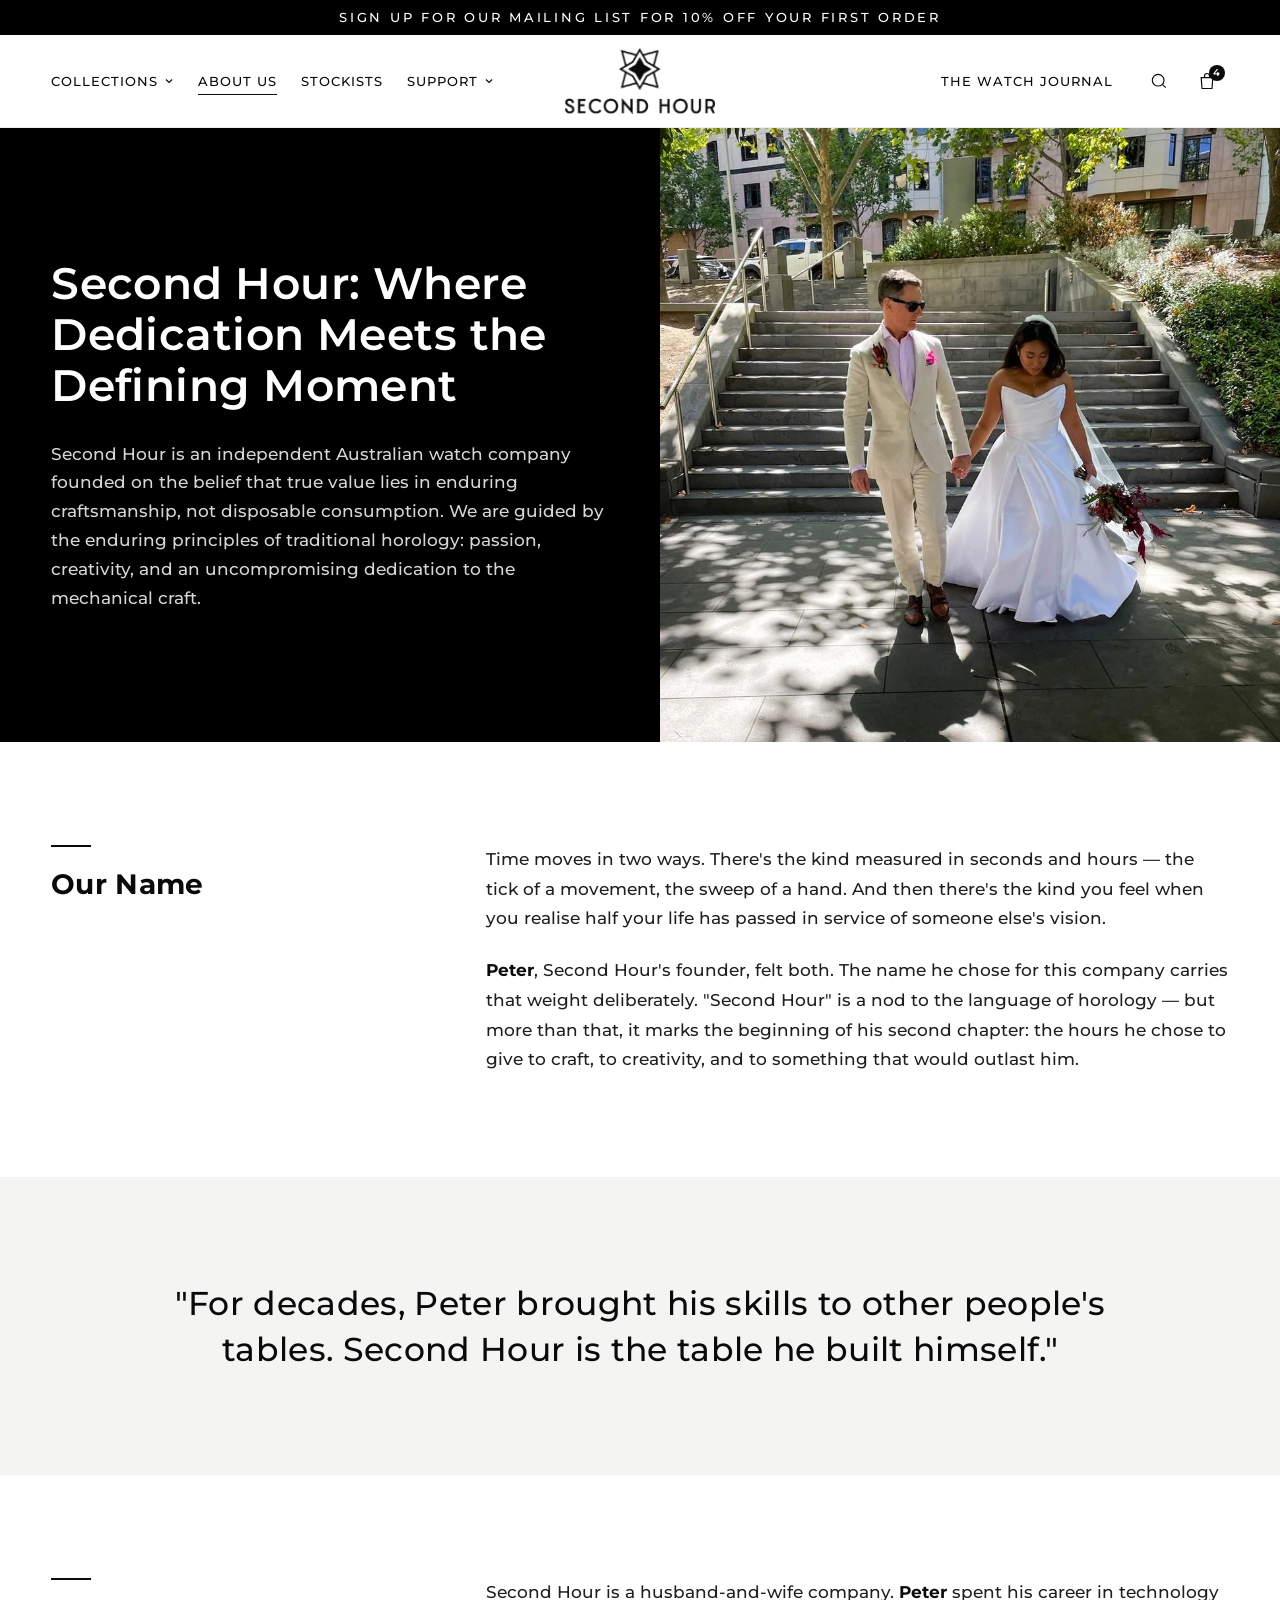
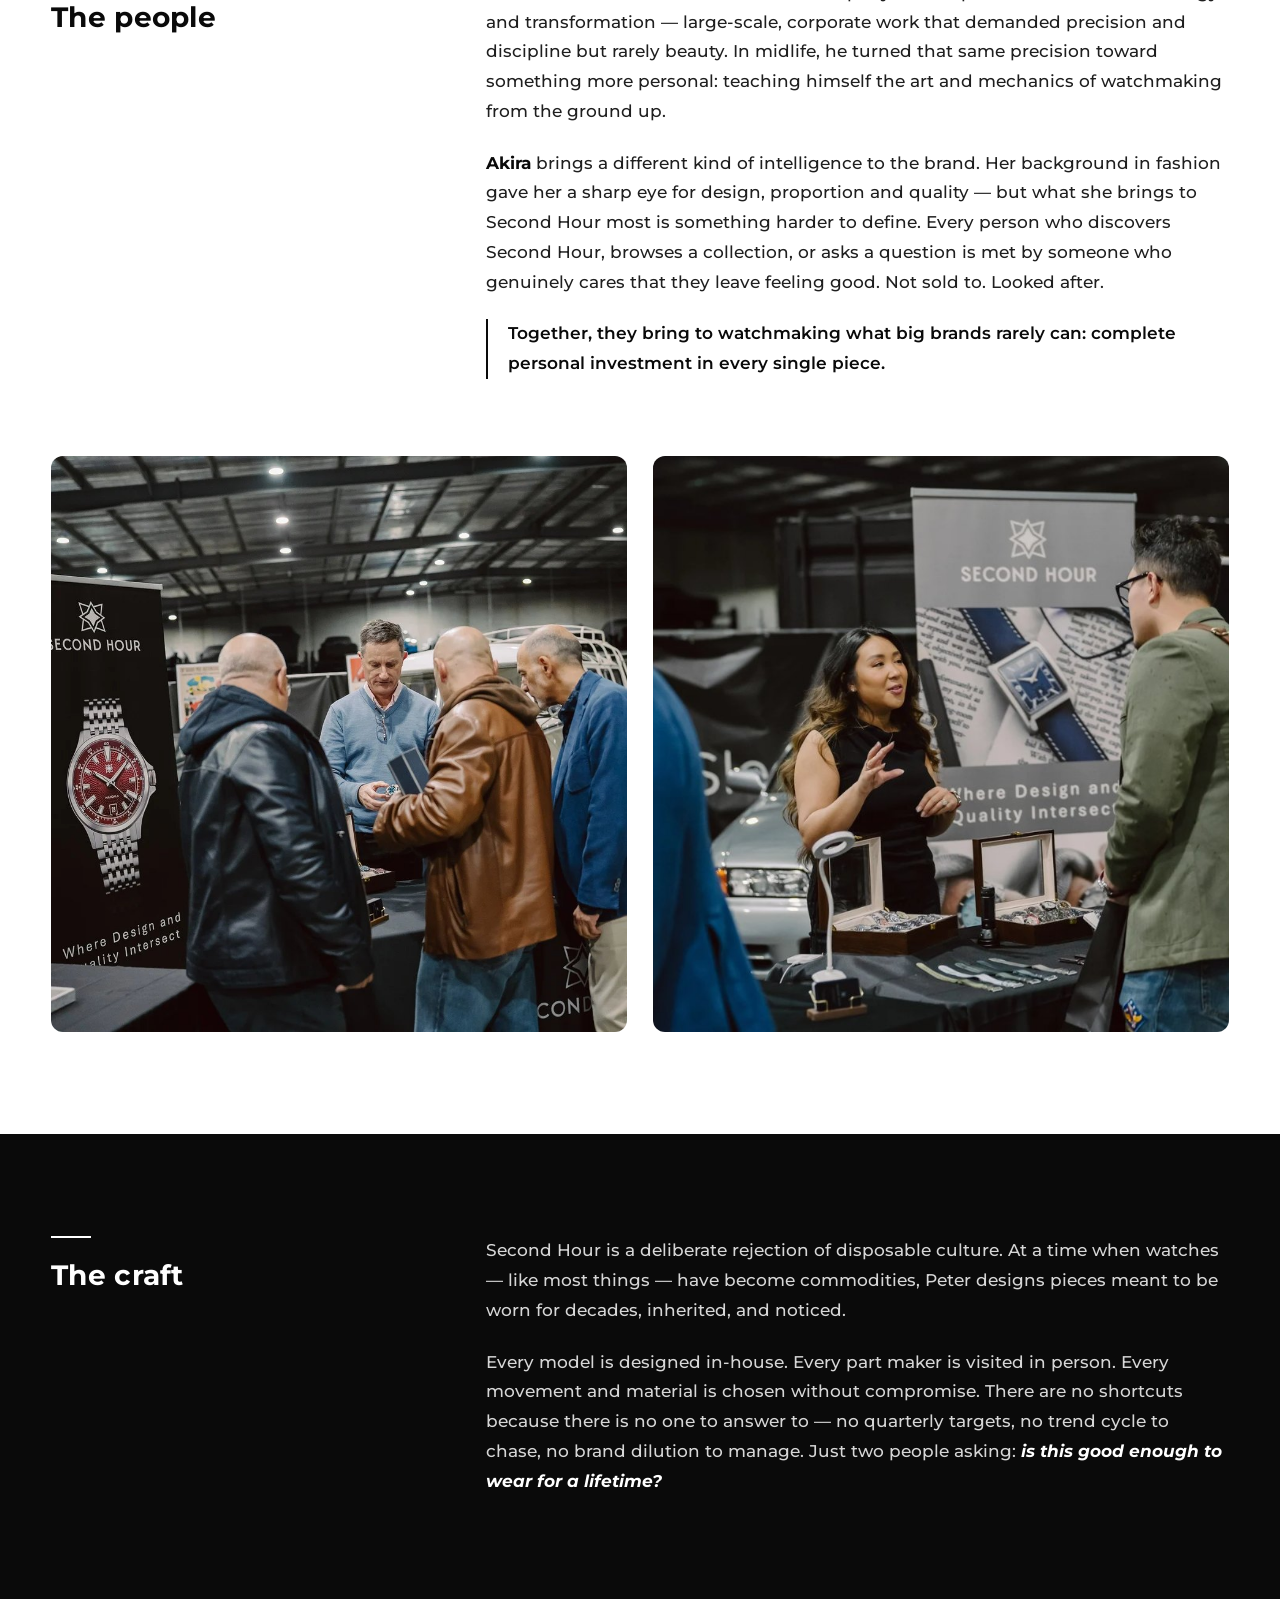
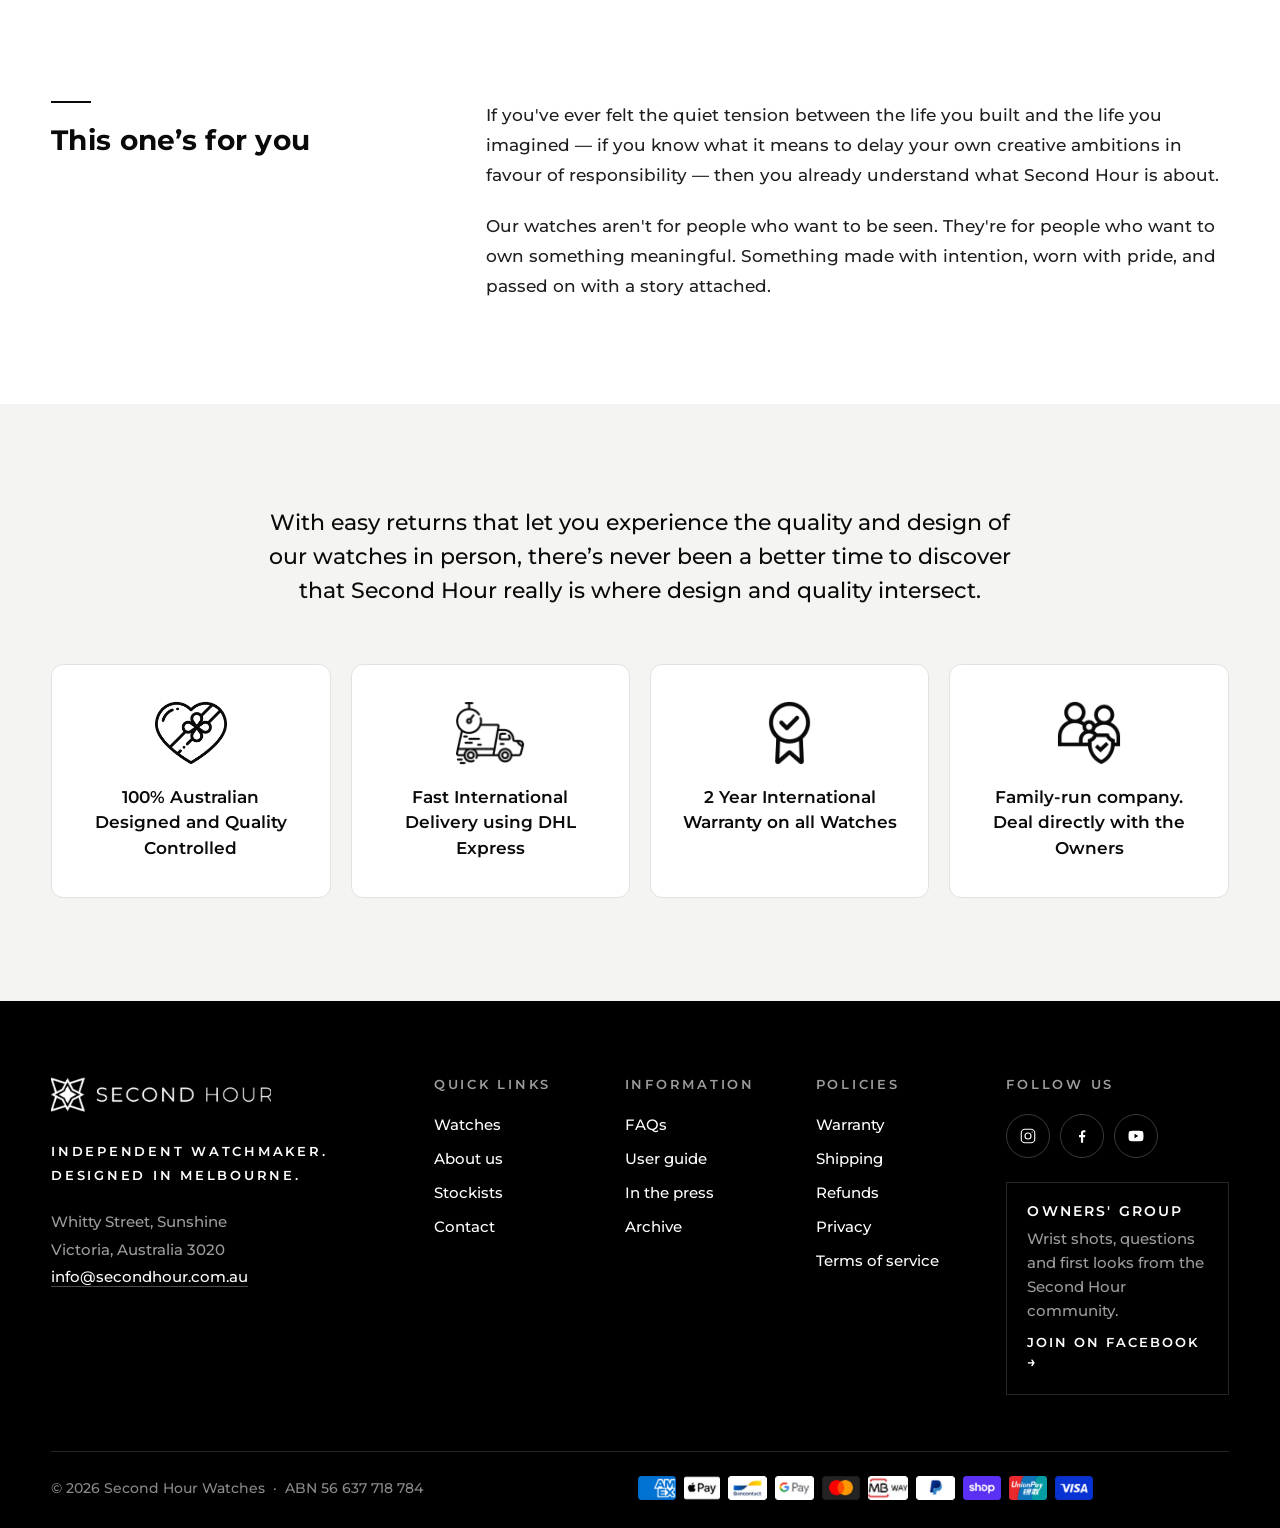
==== about.html @ d43d387d "Add files via upload Add Second Hour site" ====
<!doctype html>
<html lang="en">
<head>
<meta charset="utf-8">
<meta name="viewport" content="width=device-width, initial-scale=1, viewport-fit=cover">
<title>About Second Hour</title>
<meta name="description" content="The story of Second Hour: Peter, Akira and an independent Australian watch company.">
<meta name="robots" content="noindex">
<link rel="preconnect" href="https://fonts.googleapis.com">
<link rel="preconnect" href="https://fonts.gstatic.com" crossorigin>
<link rel="stylesheet" href="https://fonts.googleapis.com/css2?family=Montserrat:wght@400;500;600;700&display=swap">
<link rel="stylesheet" href="assets/styles.css">
</head>
<body>


<div id="top"></div>

<div class="announce" role="region" aria-label="Announcement">
  <p>Sign up for our mailing list for 10% off your first order</p>
</div>

<header class="header">
  <div class="header__inner">
    <div class="header__left">
      <button class="icon-btn burger" type="button" aria-label="Open menu" aria-controls="drawer" aria-expanded="false" id="drawer-open">
        <svg width="22" height="22" viewBox="0 0 24 24" fill="none" stroke="currentColor" stroke-width="1.4" aria-hidden="true"><path d="M3 7h18M3 12h18M3 17h18"/></svg>
      </button>
      <nav class="nav" aria-label="Main">
        <ul class="nav__list">
          <li class="nav__item nav__item--mega">
            <a href="index.html#collection" class="nav__link" aria-haspopup="true">Collections
              <svg class="caret" width="10" height="10" viewBox="0 0 10 10" aria-hidden="true"><path d="M2 3.5 5 6.5 8 3.5" fill="none" stroke="currentColor" stroke-width="1.2"/></svg>
            </a>
            <div class="mega">
              <div class="mega__inner">
                <div>
                  <p class="label mega__label">The collection</p>
                  <ul class="mega__list">
                    <li><a href="index.html#collection"><span class="mega__name">Gin Clear</span><span class="mega__desc">The flagship dive watch</span></a></li>
                    <li><a href="index.html#collection"><span class="mega__name">Mandala</span><span class="mega__desc">A sports watch with a dial obsession</span></a></li>
                    <li><a href="index.html#collection"><span class="mega__name">The Beacon 2</span><span class="mega__desc">Maximum visibility after dark</span></a></li>
                  </ul>
                </div>
                <div>
                  <p class="label mega__label" aria-hidden="true">&nbsp;</p>
                  <ul class="mega__list">
                    <li><a href="index.html#collection"><span class="mega__name">Fusion</span><span class="mega__desc">Form and function, toughened to 1200 HV</span></a></li>
                    <li><a href="index.html#collection"><span class="mega__name">Memoir</span><span class="mega__desc">Art Deco, refined for the wrist</span></a></li>
                    <li><a href="index.html#collection" class="mega__all">View all watches <span aria-hidden="true">→</span></a></li>
                  </ul>
                </div>
                <a href="index.html#collection" class="mega__feature">
                  <span class="mega__img"><img src="assets/ginclear.jpg" alt="Gin Clear dive watch with green dial resting on a green book"></span>
                  <span class="mega__copy">
                    <span class="label" style="color: var(--grey-on-light)">New</span>
                    <span class="mega__name">The Gin Clear 3</span>
                    <span class="mega__cta">Discover <span aria-hidden="true">→</span></span>
                  </span>
                </a>
              </div>
            </div>
          </li>
          <li class="nav__item"><a href="about.html" class="nav__link" aria-current="page">About us</a></li>
          <li class="nav__item"><a href="stockists.html" class="nav__link">Stockists</a></li>
          <li class="nav__item nav__item--drop">
            <a href="#footer" class="nav__link" aria-haspopup="true">Support
              <svg class="caret" width="10" height="10" viewBox="0 0 10 10" aria-hidden="true"><path d="M2 3.5 5 6.5 8 3.5" fill="none" stroke="currentColor" stroke-width="1.2"/></svg>
            </a>
            <ul class="drop">
              <li><a href="#footer">FAQs</a></li>
              <li><a href="#footer">User guide</a></li>
              <li><a href="#footer">Warranty</a></li>
              <li><a href="#footer">Shipping</a></li>
              <li><a href="contact.html">Contact</a></li>
            </ul>
          </li>
        </ul>
      </nav>
    </div>

    <a href="index.html" class="logo" aria-label="Second Hour home">
      <img src="assets/logo-dark.png" alt="Second Hour" width="159" height="70">
    </a>

    <div class="header__right">
      <a href="#footer" class="nav__link journal">The Watch Journal</a>
      <button class="icon-btn" type="button" aria-label="Search">
        <svg width="20" height="20" viewBox="0 0 24 24" fill="none" stroke="currentColor" stroke-width="1.4" aria-hidden="true"><circle cx="11" cy="11" r="7"/><path d="m20 20-3.6-3.6"/></svg>
      </button>
      <a href="index.html#collection" class="icon-btn" aria-label="Bag, 4 items">
        <svg width="20" height="20" viewBox="0 0 24 24" fill="none" stroke="currentColor" stroke-width="1.4" aria-hidden="true"><path d="M5 8h14l-1 13H6L5 8Z"/><path d="M9 8V6a3 3 0 0 1 6 0v2"/></svg>
        <span class="bag__count" aria-hidden="true">4</span>
      </a>
    </div>
  </div>
</header>

<div class="drawer" id="drawer" aria-hidden="true">
  <div class="drawer__scrim" data-close></div>
  <div class="drawer__panel" role="dialog" aria-label="Menu">
    <div class="drawer__top">
      <span class="label">Menu</span>
      <button class="icon-btn" type="button" aria-label="Close menu" data-close>
        <svg width="20" height="20" viewBox="0 0 24 24" fill="none" stroke="currentColor" stroke-width="1.4" aria-hidden="true"><path d="M6 6l12 12M18 6 6 18"/></svg>
      </button>
    </div>
    <nav aria-label="Mobile">
      <details class="acc">
        <summary>Collections</summary>
        <ul>
          <li><a href="index.html#collection" data-close>Gin Clear</a></li>
          <li><a href="index.html#collection" data-close>Mandala</a></li>
          <li><a href="index.html#collection" data-close>The Beacon 2</a></li>
          <li><a href="index.html#collection" data-close>Fusion</a></li>
          <li><a href="index.html#collection" data-close>Memoir</a></li>
          <li><a href="index.html#collection" data-close>View all watches →</a></li>
        </ul>
      </details>
      <a class="drawer__link" href="about.html">About us</a>
      <a class="drawer__link" href="stockists.html">Stockists</a>
      <details class="acc">
        <summary>Support</summary>
        <ul>
          <li><a href="#footer" data-close>FAQs</a></li>
          <li><a href="#footer" data-close>User guide</a></li>
          <li><a href="#footer" data-close>Warranty</a></li>
          <li><a href="#footer" data-close>Shipping</a></li>
          <li><a href="contact.html">Contact</a></li>
        </ul>
      </details>
      <a class="drawer__link" href="#footer" data-close>The Watch Journal</a>
      <a class="drawer__link" href="contact.html">Contact</a>
    </nav>
  </div>
</div>

<main>
  <section class="ab-hero" aria-labelledby="ab-title">
    <div class="ab-hero__copy">
      <h1 id="ab-title">Second Hour: Where Dedication Meets the Defining Moment</h1>
      <p class="ab-lead">Second Hour is an independent Australian watch company founded on the belief that true value lies in enduring craftsmanship, not disposable consumption. We are guided by the enduring principles of traditional horology: passion, creativity, and an uncompromising dedication to the mechanical craft.</p>
    </div>
    <figure class="ab-hero__media">
      <img src="assets/about-wedding.jpg" alt="Peter and Akira walking hand in hand down city steps on their wedding day">
    </figure>
  </section>

  <section class="ab-block" aria-labelledby="ab-name">
    <div class="wrap ab-split">
      <h2 class="ab-heading" id="ab-name">Our Name</h2>
      <div class="ab-text">
        <p>Time moves in two ways. There's the kind measured in seconds and hours — the tick of a movement, the sweep of a hand. And then there's the kind you feel when you realise half your life has passed in service of someone else's vision.</p>
        <p><strong>Peter</strong>, Second Hour's founder, felt both. The name he chose for this company carries that weight deliberately. "Second Hour" is a nod to the language of horology — but more than that, it marks the beginning of his second chapter: the hours he chose to give to craft, to creativity, and to something that would outlast him.</p>
      </div>
    </div>
  </section>

  <section class="ab-quote" aria-label="Quote">
    <div class="wrap">
      <blockquote>"For decades, Peter brought his skills to other people's tables. Second Hour is the table he built himself."</blockquote>
    </div>
  </section>

  <section class="ab-block" aria-labelledby="ab-people">
    <div class="wrap">
      <div class="ab-split">
        <h2 class="ab-heading" id="ab-people">The people</h2>
        <div class="ab-text">
          <p>Second Hour is a husband-and-wife company. <strong>Peter</strong> spent his career in technology and transformation — large-scale, corporate work that demanded precision and discipline but rarely beauty. In midlife, he turned that same precision toward something more personal: teaching himself the art and mechanics of watchmaking from the ground up.</p>
          <p><strong>Akira</strong> brings a different kind of intelligence to the brand. Her background in fashion gave her a sharp eye for design, proportion and quality — but what she brings to Second Hour most is something harder to define. Every person who discovers Second Hour, browses a collection, or asks a question is met by someone who genuinely cares that they leave feeling good. Not sold to. Looked after.</p>
          <p class="ab-emphasis">Together, they bring to watchmaking what big brands rarely can: complete personal investment in every single piece.</p>
        </div>
      </div>
      <div class="ab-photos">
        <div class="ab-photo"><img src="assets/about-peter.jpg" alt="Peter showing a watch to visitors at the Second Hour stand" loading="lazy"></div>
        <div class="ab-photo"><img src="assets/about-akira.jpg" alt="Akira talking with a visitor at the Second Hour stand" loading="lazy"></div>
      </div>
    </div>
  </section>

  <section class="ab-craft" aria-labelledby="ab-craft">
    <div class="wrap ab-split">
      <h2 class="ab-heading" id="ab-craft">The craft</h2>
      <div class="ab-text">
        <p>Second Hour is a deliberate rejection of disposable culture. At a time when watches — like most things — have become commodities, Peter designs pieces meant to be worn for decades, inherited, and noticed.</p>
        <p>Every model is designed in-house. Every part maker is visited in person. Every movement and material is chosen without compromise. There are no shortcuts because there is no one to answer to — no quarterly targets, no trend cycle to chase, no brand dilution to manage. Just two people asking: <em class="ab-ask">is this good enough to wear for a lifetime?</em></p>
      </div>
    </div>
  </section>

  <section class="ab-block" aria-labelledby="ab-you">
    <div class="wrap ab-split">
      <h2 class="ab-heading" id="ab-you">This one’s for you</h2>
      <div class="ab-text">
        <p>If you've ever felt the quiet tension between the life you built and the life you imagined — if you know what it means to delay your own creative ambitions in favour of responsibility — then you already understand what Second Hour is about.</p>
        <p>Our watches aren't for people who want to be seen. They're for people who want to own something meaningful. Something made with intention, worn with pride, and passed on with a story attached.</p>
      </div>
    </div>
  </section>

  <section class="ab-promise" aria-label="Easy returns">
    <div class="wrap">
      <p class="ab-promise__title">With easy returns that let you experience the quality and design of our watches in person, there’s never been a better time to discover that Second Hour really is where design and quality intersect.</p>
      <ul class="ab-promise__grid">
        <li><img src="assets/promise-australia.png" alt="" width="72" height="62"><span>100% Australian Designed and Quality Controlled</span></li>
        <li><img src="assets/promise-delivery.png" alt="" width="72" height="66"><span>Fast International Delivery using DHL Express</span></li>
        <li><img src="assets/promise-warranty.png" alt="" width="49" height="72"><span>2 Year International Warranty on all Watches</span></li>
        <li><img src="assets/promise-family.png" alt="" width="72" height="72"><span>Family-run company. Deal directly with the Owners</span></li>
      </ul>
    </div>
  </section>
</main>


<footer class="footer" id="footer">
  <div class="footer__inner">
    <div class="footer__top">
      <div class="footer__brand">
        <img src="assets/logo-white.png" alt="Second Hour" width="277" height="44">
        <p class="label footer__tagline">Independent watchmaker.<br>Designed in Melbourne.</p>
        <address class="footer__contact">
          Whitty Street, Sunshine<br>
          Victoria, Australia 3020<br>
          <span>info@secondhour.com.au</span>
        </address>
      </div>

      <div class="footer__menus">
        <div>
          <h2 class="label footer__heading">Quick links</h2>
          <ul class="footer__links">
            <li><a href="index.html#collection">Watches</a></li>
            <li><a href="about.html">About us</a></li>
            <li><a href="stockists.html">Stockists</a></li>
            <li><a href="contact.html">Contact</a></li>
          </ul>
        </div>
        <div>
          <h2 class="label footer__heading">Information</h2>
          <ul class="footer__links">
            <li><a href="#top">FAQs</a></li>
            <li><a href="#top">User guide</a></li>
            <li><a href="#top">In the press</a></li>
            <li><a href="#top">Archive</a></li>
          </ul>
        </div>
        <div>
          <h2 class="label footer__heading">Policies</h2>
          <ul class="footer__links">
            <li><a href="#top">Warranty</a></li>
            <li><a href="#top">Shipping</a></li>
            <li><a href="#top">Refunds</a></li>
            <li><a href="#top">Privacy</a></li>
            <li><a href="#top">Terms of service</a></li>
          </ul>
        </div>
        <div>
          <h2 class="label footer__heading">Follow us</h2>
          <ul class="social">
            <li><a href="https://www.instagram.com/secondhourwatches/" aria-label="Instagram">
              <svg width="18" height="18" viewBox="0 0 24 24" fill="none" stroke="currentColor" stroke-width="1.5" aria-hidden="true"><rect x="3" y="3" width="18" height="18" rx="5"/><circle cx="12" cy="12" r="4"/><circle cx="17.5" cy="6.5" r="0.8" fill="currentColor" stroke="none"/></svg>
            </a></li>
            <li><a href="https://www.facebook.com/SecondHourWatch" aria-label="Facebook">
              <svg width="18" height="18" viewBox="0 0 24 24" fill="currentColor" aria-hidden="true"><path d="M13.5 21v-7.5h2.5l.4-3h-2.9V8.6c0-.9.3-1.5 1.5-1.5h1.5V4.4c-.3 0-1.2-.1-2.2-.1-2.2 0-3.7 1.3-3.7 3.8v2.4H8v3h2.6V21h2.9Z"/></svg>
            </a></li>
            <li><a href="https://www.youtube.com/@SecondHourWatches" aria-label="YouTube">
              <svg width="18" height="18" viewBox="0 0 24 24" fill="currentColor" aria-hidden="true"><path d="M21.6 7.2a2.5 2.5 0 0 0-1.8-1.8C18.2 5 12 5 12 5s-6.2 0-7.8.4A2.5 2.5 0 0 0 2.4 7.2 26 26 0 0 0 2 12a26 26 0 0 0 .4 4.8 2.5 2.5 0 0 0 1.8 1.8C5.8 19 12 19 12 19s6.2 0 7.8-.4a2.5 2.5 0 0 0 1.8-1.8A26 26 0 0 0 22 12a26 26 0 0 0-.4-4.8ZM10 15V9l5.2 3L10 15Z"/></svg>
            </a></li>
          </ul>
          <a class="group" href="https://www.facebook.com/groups/901599277070121">
            <b>Owners' group</b>
            <span>Wrist shots, questions and first looks from the Second Hour community.</span>
            <em>Join on Facebook <span aria-hidden="true" style="color: inherit">→</span></em>
          </a>
        </div>
      </div>
    </div>

    <div class="footer__bottom">
      <div class="footer__legal">
        <span>© 2026 Second Hour Watches</span>
        <span aria-hidden="true">·</span>
        <span>ABN 56 637 718 784</span>
      </div>
      <ul class="pay" aria-label="Accepted payment methods">
        <li><img src="assets/pay-amex.png" alt="American Express" width="38" height="24"></li>
        <li><img src="assets/pay-applepay.png" alt="Apple Pay" width="36" height="24"></li>
        <li><img src="assets/pay-bancontact.png" alt="Bancontact" width="36" height="22"></li>
        <li><img src="assets/pay-googlepay.png" alt="Google Pay" width="36" height="22"></li>
        <li><img src="assets/pay-mastercard.png" alt="Mastercard" width="38" height="24"></li>
        <li><img src="assets/pay-mbway.png" alt="MB WAY" width="36" height="22"></li>
        <li><img src="assets/pay-paypal.png" alt="PayPal" width="36" height="22"></li>
        <li><img src="assets/pay-shoppay.png" alt="Shop Pay" width="38" height="24"></li>
        <li><img src="assets/pay-unionpay.png" alt="UnionPay" width="38" height="24"></li>
        <li><img src="assets/pay-visa.png" alt="Visa" width="38" height="24"></li>
      </ul>
    </div>
  </div>
</footer>

<!-- Floating dock: hidden at the top of the page, fades in after scrolling -->
<div class="dock" id="dock" aria-hidden="true">
  <button class="totop" type="button" id="totop" aria-label="Back to top" tabindex="-1">
    <svg width="18" height="18" viewBox="0 0 24 24" fill="none" stroke="currentColor" stroke-width="1.5" aria-hidden="true"><path d="M12 19V5M6 11l6-6 6 6"/></svg>
  </button>
  <div class="currency">
    <div class="currency__menu" id="currency-menu" role="menu" aria-label="Currency" hidden>
      <button type="button" role="menuitemradio" aria-checked="false" data-code="USD" data-flag="assets/flag-usd.png"><img src="assets/flag-usd.png" alt="">US Dollar (USD)</button>
      <button type="button" role="menuitemradio" aria-checked="false" data-code="GBP" data-flag="assets/flag-gbp.png"><img src="assets/flag-gbp.png" alt="">British Pound (GBP)</button>
      <button type="button" role="menuitemradio" aria-checked="false" data-code="EUR" data-flag="assets/flag-eur.png"><img src="assets/flag-eur.png" alt="">Euro (EUR)</button>
      <button type="button" role="menuitemradio" aria-checked="false" data-code="CAD" data-flag="assets/flag-cad.png"><img src="assets/flag-cad.png" alt="">Canadian Dollar (CAD)</button>
      <button type="button" role="menuitemradio" aria-checked="true" data-code="AUD" data-flag="assets/flag-aud.png"><img src="assets/flag-aud.png" alt="">Australian Dollar (AUD)</button>
    </div>
    <button class="currency__btn" type="button" id="currency-btn" aria-haspopup="menu" aria-expanded="false" aria-controls="currency-menu" tabindex="-1">
      <img id="currency-flag" src="assets/flag-aud.png" alt="">
      <span id="currency-code">AUD</span>
      <svg width="10" height="10" viewBox="0 0 10 10" aria-hidden="true"><path d="M2 6.5 5 3.5 8 6.5" fill="none" stroke="currentColor" stroke-width="1.3"/></svg>
      <span class="vh">Change currency</span>
    </button>
  </div>
</div>

<script src="assets/site.js"></script>
</body>
</html>
---- assets/styles.css ----
/* Layout: white sticky header → black split hero → black proof marquee → warm-grey collection → image-backed newsletter → black footer.
   Single committed brand look (Second Hour is black / white / neutral in every context), so no dark-mode remap. */
:root {
  color-scheme: light;
  --black: #000000;
  --ink: #0A0A0A;
  --charcoal: #141414;
  --white: #FFFFFF;
  --stone: #F4F4F2;
  --line-light: #ECECEC;
  --line-dark: #262626;
  --grey-on-light: #5E5E5E;
  --grey-on-dark: #9C9C9C;
  --font: 'Montserrat', system-ui, -apple-system, 'Segoe UI', Arial, sans-serif;
  --track-label: 0.22em;
  --track-nav: 0.08em;
  --gutter: clamp(16px, 4vw, 64px);
  --max: 1440px;
  --ease: cubic-bezier(.2, .7, .2, 1);
}

*, *::before, *::after { box-sizing: border-box; }
html { scroll-behavior: smooth; }
@media (prefers-reduced-motion: reduce) { html { scroll-behavior: auto; } }
body { margin: 0; font-family: var(--font); font-size: 16.5px; font-weight: 500; color: var(--ink); background: var(--white); -webkit-font-smoothing: antialiased; }
img { display: block; max-width: 100%; height: auto; }
ul { list-style: none; margin: 0; padding: 0; }
a { color: inherit; }
button { font-family: inherit; }
:focus-visible { outline: 1px solid currentColor; outline-offset: 4px; }
.vh { position: absolute; width: 1px; height: 1px; overflow: hidden; clip: rect(0 0 0 0); white-space: nowrap; }
.wrap { max-width: var(--max); margin: 0 auto; padding-inline: var(--gutter); }
.label { font-size: 12.5px; font-weight: 600; letter-spacing: var(--track-label); text-transform: uppercase; }

/* ---------- Announcement ---------- */
.announce { background: var(--black); color: var(--white); text-align: center; padding: 10px var(--gutter); }
.announce p { margin: 0; font-size: 12.5px; font-weight: 500; letter-spacing: var(--track-label); text-transform: uppercase; }

/* ---------- Header ---------- */
.header { position: sticky; top: env(safe-area-inset-top, 0px); z-index: 50; background: var(--white); border-bottom: 1px solid var(--line-light); }
.header__inner { max-width: var(--max); margin: 0 auto; padding-inline: var(--gutter); height: 92px; display: grid; grid-template-columns: minmax(0, 1fr) auto minmax(0, 1fr); align-items: center; gap: 24px; }
.header__left { display: flex; align-items: center; height: 100%; }
.header__right { display: flex; justify-content: flex-end; align-items: center; gap: 4px; }
.logo img { width: 150px; }

.icon-btn { position: relative; width: 44px; height: 44px; display: inline-flex; align-items: center; justify-content: center; background: none; border: 0; padding: 0; color: var(--ink); cursor: pointer; transition: opacity .2s ease; text-decoration: none; }
.icon-btn:hover { opacity: .6; }
.burger { display: none; }
.bag__count { position: absolute; top: 6px; right: 4px; min-width: 16px; height: 16px; padding: 0 4px; border-radius: 8px; background: var(--ink); color: var(--white); font-size: 10px; font-weight: 600; line-height: 16px; text-align: center; }

.nav, .nav__list { height: 100%; }
.nav__list { display: flex; gap: 24px; }
.nav__item { display: flex; align-items: center; }
.nav__link { position: relative; display: inline-flex; align-items: center; gap: 6px; padding: 12px 0; font-size: 12.5px; font-weight: 500; letter-spacing: var(--track-nav); text-transform: uppercase; text-decoration: none; color: var(--ink); white-space: nowrap; background: none; border: 0; cursor: pointer; }
.nav__link::after { content: ""; position: absolute; left: 0; right: 0; bottom: 6px; height: 1px; background: currentColor; transform: scaleX(0); transform-origin: left; transition: transform .35s var(--ease); }
.nav__item:hover > .nav__link::after, .nav__item:focus-within > .nav__link::after, .journal:hover::after { transform: scaleX(1); }
.caret { transition: transform .25s ease; }
.nav__item:hover .caret, .nav__item:focus-within .caret { transform: rotate(180deg); }
.journal { margin-right: 20px; }

.mega { position: absolute; left: 0; right: 0; top: 100%; background: var(--white); border-top: 1px solid var(--line-light); border-bottom: 1px solid var(--line-light); opacity: 0; visibility: hidden; transform: translateY(-6px); transition: opacity .25s ease, transform .25s ease, visibility 0s linear .25s; }
.nav__item--mega:hover .mega, .nav__item--mega:focus-within .mega { opacity: 1; visibility: visible; transform: none; transition-delay: 0s; }
.mega__inner { max-width: var(--max); margin: 0 auto; padding: 40px var(--gutter) 48px; display: grid; grid-template-columns: repeat(2, minmax(0, 1fr)) minmax(0, 1.1fr); gap: 48px; }
.mega__label { display: block; margin: 0 0 18px; color: var(--grey-on-light); }
.mega__list a { display: flex; flex-direction: column; gap: 4px; padding: 14px 0; border-top: 1px solid var(--line-light); text-decoration: none; transition: padding-left .25s var(--ease); }
.mega__list a:hover { padding-left: 6px; }
.mega__name { font-size: 15px; font-weight: 600; letter-spacing: 0.14em; text-transform: uppercase; }
.mega__desc { font-size: 15px; color: var(--grey-on-light); }
.mega__all { flex-direction: row !important; gap: 8px !important; font-size: 12.5px; font-weight: 600; letter-spacing: 0.16em; text-transform: uppercase; }
.mega__feature { display: grid; grid-template-columns: minmax(0, 1.3fr) minmax(0, 1fr); gap: 24px; align-items: end; text-decoration: none; }
.mega__img { aspect-ratio: 4 / 3; overflow: hidden; background: #EDEDED; max-width: 100%; }
.mega__img img { width: 100%; height: 100%; object-fit: cover; transition: transform .6s var(--ease); }
.mega__feature:hover .mega__img img { transform: scale(1.04); }
.mega__copy { display: flex; flex-direction: column; gap: 10px; }
.mega__cta { align-self: flex-start; padding-bottom: 4px; border-bottom: 1px solid var(--ink); font-size: 12.5px; font-weight: 600; letter-spacing: 0.16em; text-transform: uppercase; }

.nav__item--drop { position: relative; }
.drop { position: absolute; left: -24px; top: 100%; min-width: 220px; padding: 12px 0; background: var(--white); border: 1px solid var(--line-light); opacity: 0; visibility: hidden; transform: translateY(-6px); transition: opacity .2s ease, transform .2s ease, visibility 0s linear .2s; }
.nav__item--drop:hover .drop, .nav__item--drop:focus-within .drop { opacity: 1; visibility: visible; transform: none; transition-delay: 0s; }
.drop a { display: block; padding: 10px 24px; font-size: 15px; text-decoration: none; }
.drop a:hover { background: var(--stone); }

/* Mobile drawer */
.drawer { position: fixed; inset: 0; z-index: 100; visibility: hidden; }
.drawer.is-open { visibility: visible; }
.drawer__scrim { position: absolute; inset: 0; background: rgba(0, 0, 0, .45); opacity: 0; transition: opacity .3s ease; }
.drawer.is-open .drawer__scrim { opacity: 1; }
.drawer__panel { position: absolute; inset: 0 auto 0 0; width: min(380px, 88vw); background: var(--white); padding: calc(16px + env(safe-area-inset-top, 0px)) 24px 40px; overflow-y: auto; transform: translateX(-100%); transition: transform .35s var(--ease); }
.drawer.is-open .drawer__panel { transform: none; }
.drawer__top { display: flex; justify-content: space-between; align-items: center; margin-bottom: 16px; color: var(--grey-on-light); }
.drawer__link, .acc summary { display: flex; justify-content: space-between; align-items: center; min-height: 56px; border-bottom: 1px solid var(--line-light); font-size: 15px; font-weight: 500; letter-spacing: var(--track-nav); text-transform: uppercase; text-decoration: none; cursor: pointer; list-style: none; }
.acc summary::-webkit-details-marker { display: none; }
.acc summary::after { content: "+"; font-weight: 500; font-size: 18px; }
.acc[open] summary::after { content: "–"; }
.acc ul { padding: 8px 0 16px; }
.acc a { display: block; padding: 10px 0; font-size: 15px; text-decoration: none; color: var(--grey-on-light); }

/* ---------- Hero ---------- */
.hero { position: relative; display: flex; align-items: center; min-height: clamp(560px, 46.7vw, 900px); background: var(--black); color: var(--white); overflow: hidden; }
.hero__media { position: absolute; inset: 0; margin: 0; }
.hero__media img { width: 100%; height: 100%; object-fit: cover; object-position: 70% 50%; }
.hero__copy { position: relative; width: 100%; max-width: var(--max); margin: 0 auto; padding: clamp(56px, 7vw, 112px) var(--gutter); display: flex; flex-direction: column; gap: 28px; }
.hero__copy > * { max-width: 560px; }
.hero__eyebrow { color: #C9C9C9; }
.hero h1 { margin: 0; font-weight: 500; font-size: clamp(32px, 3.9vw, 58px); line-height: 1.2; letter-spacing: 0.1em; text-transform: uppercase; text-wrap: balance; }
.hero__rule { width: min(100%, 520px); height: 1px; background: #4A4A4A; border: 0; margin: 4px 0; }
.hero__product { margin: 0; font-weight: 500; font-size: clamp(15px, 1.3vw, 19px); letter-spacing: 0.24em; text-transform: uppercase; color: #E2E2E2; }
.hero__ctas { display: flex; flex-wrap: wrap; align-items: center; gap: 16px 32px; padding-top: 8px; }
.btn { display: inline-flex; align-items: center; justify-content: center; min-height: 52px; padding: 0 32px; font-size: 13.5px; font-weight: 600; letter-spacing: 0.2em; text-transform: uppercase; text-decoration: none; border: 1px solid transparent; cursor: pointer; transition: background-color .2s ease, color .2s ease; }
.btn--light { background: var(--white); color: var(--ink); }
.btn--light:hover { background: transparent; color: var(--white); border-color: var(--white); }
.btn--dark { background: var(--ink); color: var(--white); }
.btn--dark:hover { background: #2A2A2A; }
.textlink { display: inline-flex; align-items: center; gap: 10px; min-height: 44px; padding-bottom: 2px; font-size: 13.5px; font-weight: 600; letter-spacing: 0.18em; text-transform: uppercase; text-decoration: none; border-bottom: 1px solid currentColor; }
.textlink span { transition: transform .2s ease; }
.textlink:hover span { transform: translateX(4px); }
@media (max-width: 900px) {
  .hero { flex-direction: column; align-items: stretch; min-height: 0; }
  .hero__media { position: relative; height: clamp(300px, 70vw, 520px); }
  .hero__media img { object-position: 74% 50%; }
  .hero__copy { padding-block: 40px 56px; }
}

/* ---------- Proof marquee ---------- */
.marquee { overflow: hidden; background: var(--ink); color: var(--white); border-top: 1px solid var(--line-dark); border-bottom: 1px solid var(--line-dark); }
.marquee__track { display: flex; width: max-content; animation: scroll 48s linear infinite; }
.marquee:hover .marquee__track { animation-play-state: paused; }
.marquee__item { display: flex; align-items: baseline; gap: 16px; padding: 26px 48px; border-right: 1px solid var(--line-dark); white-space: nowrap; }
.marquee__item b { font-size: 13.5px; font-weight: 500; letter-spacing: 0.14em; text-transform: uppercase; }
.marquee__item span { font-size: 15px; color: var(--grey-on-dark); }
@keyframes scroll { to { transform: translateX(-50%); } }
@media (prefers-reduced-motion: reduce) { .marquee__track { animation: none; } }

/* ---------- Collection carousel ---------- */
.collection { background: var(--ink); color: var(--white); padding-block: clamp(64px, 8vw, 112px); }
.collection__title { margin: 0 0 clamp(32px, 4vw, 48px); font-weight: 500; font-size: clamp(26px, 2.6vw, 38px); letter-spacing: 0.14em; text-transform: uppercase; }
.col-track { display: grid; grid-auto-flow: column; grid-auto-columns: calc((100% - 3 * 28px) / 4); gap: 28px; overflow-x: auto; scroll-snap-type: x mandatory; scroll-behavior: smooth; scrollbar-width: none; padding-bottom: 4px; }
.col-track::-webkit-scrollbar { display: none; }
.col-card { scroll-snap-align: start; display: flex; flex-direction: column; gap: 18px; text-decoration: none; color: var(--white); min-width: 0; }
.col-card__img { aspect-ratio: 4 / 5; border-radius: 12px; overflow: hidden; background: #1C1C1C; max-width: 100%; }
.col-card__img img { width: 100%; height: 100%; object-fit: cover; transition: transform .7s var(--ease); }
.col-card:hover .col-card__img img { transform: scale(1.05); }
.col-card__name { display: inline-flex; align-items: center; gap: 10px; font-size: 18px; font-weight: 500; letter-spacing: 0.02em; }
.col-card__name span { opacity: 0; transform: translateX(-6px); transition: opacity .3s ease, transform .3s var(--ease); }
.col-card:hover .col-card__name span, .col-card:focus-visible .col-card__name span { opacity: 1; transform: none; }
.col-nav { display: flex; justify-content: center; gap: 12px; margin-top: clamp(32px, 4vw, 48px); }
.col-nav button { width: 52px; height: 52px; display: inline-flex; align-items: center; justify-content: center; border-radius: 50%; border: 1px solid #3A3A3A; background: transparent; color: var(--white); cursor: pointer; transition: background-color .2s ease, color .2s ease, border-color .2s ease, opacity .2s ease; }
.col-nav button:hover:not(:disabled) { background: var(--white); color: var(--ink); border-color: var(--white); }
.col-nav button:disabled { opacity: .35; cursor: default; }
@media (max-width: 1000px) { .col-track { grid-auto-columns: calc((100% - 2 * 20px) / 2.4); gap: 20px; } }
@media (max-width: 560px) { .col-track { grid-auto-columns: 78%; gap: 16px; } }

/* ---------- Featured in (press) ---------- */
.press { background: var(--white); padding-block: clamp(64px, 7vw, 104px); }
.press__head { display: flex; flex-direction: column; align-items: center; gap: 14px; text-align: center; margin-bottom: clamp(40px, 5vw, 64px); }
.press__head .label { color: var(--grey-on-light); }
.press__head h2 { margin: 0; font-weight: 500; font-size: clamp(22px, 2.2vw, 32px); line-height: 1.35; letter-spacing: 0.14em; text-transform: uppercase; text-wrap: balance; }
.press__grid { display: grid; grid-template-columns: repeat(6, minmax(0, 1fr)); align-items: center; gap: 40px 32px; }
.press__item { display: flex; align-items: center; justify-content: center; min-height: 48px; text-decoration: none; }
.press__item img { width: auto; max-width: 100%; height: 22px; object-fit: contain; filter: brightness(0); transition: opacity .3s ease; }
.press__item img.tall { height: 36px; }
.press__item:hover img, .press__item:focus-visible img { opacity: .6; }
@media (max-width: 1000px) { .press__grid { grid-template-columns: repeat(3, minmax(0, 1fr)); } }
@media (max-width: 560px) { .press__grid { grid-template-columns: repeat(2, minmax(0, 1fr)); gap: 32px 24px; } .press__item img { height: 18px; } .press__item img.tall { height: 30px; } }

/* ---------- Reviews (compact, dark media background) ---------- */
.reviews { position: relative; overflow: hidden; background: var(--black); color: var(--white); padding-block: clamp(48px, 5vw, 72px); }
.reviews__media { position: absolute; inset: 0; margin: 0; }
.reviews__media img, .reviews__media video { width: 100%; height: 100%; object-fit: cover; opacity: .32; filter: grayscale(1); }
.reviews__media::after { content: ""; position: absolute; inset: 0; background: rgba(0, 0, 0, .45); }
.reviews .wrap { position: relative; }
.reviews__head { display: flex; flex-direction: column; align-items: center; gap: 10px; text-align: center; margin-bottom: clamp(28px, 3vw, 40px); }
.reviews__head .label { color: var(--grey-on-dark); }
.reviews__head h2 { margin: 0; font-weight: 500; font-size: clamp(20px, 1.9vw, 28px); line-height: 1.35; letter-spacing: 0.14em; text-transform: uppercase; }
.reviews__verified { display: inline-flex; align-items: center; gap: 8px; margin: 2px 0 0; font-size: 13.5px; letter-spacing: 0.04em; color: var(--grey-on-dark); }
.rv-stage { display: grid; justify-items: center; align-items: center; touch-action: pan-y; }
.rv-card {
  grid-area: 1 / 1; width: min(520px, 100%); margin: 0; padding: clamp(24px, 2.6vw, 34px) clamp(24px, 3vw, 40px);
  display: flex; flex-direction: column; align-items: center; gap: 16px; text-align: center;
  background: rgba(255, 255, 255, .06); color: var(--white); border: 1px solid rgba(255, 255, 255, .12);
  transform: translateX(calc(var(--o, 0) * 96%)) scale(.86); opacity: 0; visibility: hidden;
  transition: transform .7s var(--ease), opacity .5s ease, background-color .5s ease, color .5s ease, box-shadow .5s ease, visibility 0s linear .7s;
}
.rv-card.is-near { opacity: .5; visibility: visible; transition-delay: 0s; cursor: pointer; }
.rv-card.is-active { z-index: 2; opacity: 1; visibility: visible; transform: translateX(0) scale(1); background: var(--white); color: var(--ink); border-color: var(--white); box-shadow: 0 24px 50px -20px rgba(0, 0, 0, .6); transition-delay: 0s; }
.rv-stars { display: inline-flex; gap: 5px; color: currentColor; }
.rv-stars svg { width: 12px; height: 12px; }
.rv-card blockquote { margin: 0; font-size: clamp(16px, 1.2vw, 18px); font-weight: 500; line-height: 1.65; text-wrap: pretty; }
.rv-card figcaption { display: flex; align-items: center; gap: 12px; font-size: 12.5px; font-weight: 600; letter-spacing: 0.22em; text-transform: uppercase; }
.rv-card figcaption::before, .rv-card figcaption::after { content: ""; width: 20px; height: 1px; background: currentColor; opacity: .4; }
.rv-controls { display: flex; justify-content: center; align-items: center; gap: 20px; margin-top: clamp(24px, 3vw, 32px); }
.rv-arrow { width: 44px; height: 44px; display: inline-flex; align-items: center; justify-content: center; border-radius: 50%; border: 1px solid rgba(255, 255, 255, .3); background: transparent; color: var(--white); cursor: pointer; transition: background-color .2s ease, color .2s ease, border-color .2s ease; }
.rv-arrow:hover { background: var(--white); color: var(--ink); border-color: var(--white); }
.rv-dots { display: flex; gap: 2px; }
.rv-dots button { width: 28px; height: 44px; padding: 0; border: 0; background: none; cursor: pointer; display: inline-flex; align-items: center; justify-content: center; }
.rv-dots button::before { content: ""; width: 18px; height: 2px; background: rgba(255, 255, 255, .3); transition: background-color .3s ease, width .3s ease; }
.rv-dots button[aria-current="true"]::before { width: 26px; background: var(--white); }
@media (max-width: 760px) {
  .rv-card.is-near { opacity: 0; visibility: hidden; }
  .rv-card { transform: translateX(calc(var(--o, 0) * 100%)) scale(.94); }
}
@media (prefers-reduced-motion: reduce) { .rv-card { transition: opacity .2s ease, visibility 0s; } }

/* ---------- Newsletter ---------- */
.newsletter { position: relative; overflow: hidden; background: var(--black) url("newsletter-bg.jpg") center / cover no-repeat; color: var(--white); }
.newsletter::before { content: ""; position: absolute; inset: 0; background: rgba(0, 0, 0, .05); }
.newsletter__inner { position: relative; max-width: 760px; margin: 0 auto; padding: clamp(72px, 9vw, 128px) var(--gutter); display: flex; flex-direction: column; align-items: center; gap: 20px; text-align: center; }
.newsletter .label { color: #C9C9C9; }
.newsletter h2 { margin: 0; font-weight: 500; font-size: clamp(28px, 3.6vw, 52px); line-height: 1.2; letter-spacing: 0.16em; text-transform: uppercase; text-wrap: balance; }
.newsletter p { margin: 0; max-width: 480px; font-size: 16.5px; line-height: 1.7; color: #D4D4D4; }
.nl-form { width: 100%; max-width: 560px; margin-top: 12px; display: flex; flex-wrap: wrap; border: 1px solid rgba(255, 255, 255, .55); background: rgba(0, 0, 0, .35); }
.nl-form input { flex: 1 1 240px; min-width: 0; min-height: 56px; padding: 0 20px; border: 0; background: transparent; color: var(--white); font-family: inherit; font-size: 16.5px; letter-spacing: 0.02em; }
.nl-form input::placeholder { color: #A8A8A8; }
.nl-form input:focus { outline: none; }
.nl-form:focus-within { border-color: var(--white); }
.nl-form .btn { flex: 0 0 auto; min-height: 56px; border: 0; }
.nl-note { font-size: 13.5px !important; color: #A8A8A8 !important; }
.nl-done { font-size: 15px !important; font-weight: 500; letter-spacing: 0.16em; text-transform: uppercase; color: var(--white) !important; }

/* ---------- Footer ---------- */
.footer { background: var(--black); color: var(--white); }
.footer__inner { max-width: var(--max); margin: 0 auto; padding: clamp(56px, 6vw, 96px) var(--gutter) calc(28px + env(safe-area-inset-bottom, 0px)); }
.footer__top { display: grid; grid-template-columns: minmax(240px, 1fr) minmax(0, 2.6fr); gap: clamp(40px, 6vw, 96px); padding-bottom: 56px; border-bottom: 1px solid var(--line-dark); }
.footer__brand img { width: 220px; }
.footer__tagline { margin: 28px 0 0; line-height: 1.9; }
.footer__contact { margin-top: 20px; font-style: normal; font-size: 15px; line-height: 1.85; color: var(--grey-on-dark); }
.footer__contact span { color: var(--white); border-bottom: 1px solid #4A4A4A; user-select: all; }
.footer__menus { display: grid; grid-template-columns: repeat(3, minmax(0, 1fr)) minmax(0, 1.4fr); gap: 32px; }
.footer__heading { margin: 0 0 22px; font-size: 12.5px; color: var(--grey-on-dark); }
.footer__links { display: flex; flex-direction: column; gap: 14px; }
.footer__links a { align-self: flex-start; padding-bottom: 2px; font-size: 15px; text-decoration: none; background: linear-gradient(currentColor, currentColor) 0 100% / 0 1px no-repeat; transition: background-size .3s var(--ease); }
.footer__links a:hover { background-size: 100% 1px; }
.social { display: flex; gap: 10px; }
.social a { width: 44px; height: 44px; display: inline-flex; align-items: center; justify-content: center; border: 1px solid #3A3A3A; border-radius: 50%; transition: background-color .2s ease, color .2s ease, border-color .2s ease; }
.social a:hover { background: var(--white); color: var(--black); border-color: var(--white); }
.group { margin-top: 24px; display: flex; flex-direction: column; gap: 8px; padding: 20px; border: 1px solid var(--line-dark); text-decoration: none; transition: border-color .2s ease; }
.group:hover { border-color: #5A5A5A; }
.group b { font-size: 13.5px; font-weight: 600; letter-spacing: 0.16em; text-transform: uppercase; }
.group span { font-size: 15px; line-height: 1.6; color: var(--grey-on-dark); }
.group em { margin-top: 4px; font-style: normal; font-size: 12.5px; font-weight: 600; letter-spacing: 0.16em; text-transform: uppercase; }
.footer__bottom { display: flex; flex-wrap: wrap; justify-content: space-between; align-items: center; gap: 20px 32px; padding-top: 24px; padding-right: 136px; }
.footer__legal { display: flex; flex-wrap: wrap; gap: 8px; font-size: 13.5px; color: #8A8A8A; }
.pay { display: flex; flex-wrap: wrap; gap: 8px; }
.pay img { height: 24px; width: auto; border-radius: 3px; }

/* ---------- Floating dock (appears after scrolling) ---------- */
.dock { position: fixed; right: clamp(16px, 2.4vw, 32px); bottom: calc(clamp(16px, 2.4vw, 28px) + env(safe-area-inset-bottom, 0px)); z-index: 60; display: flex; flex-direction: column; align-items: flex-end; gap: 12px; opacity: 0; visibility: hidden; transform: translateY(12px); transition: opacity .3s ease, transform .3s var(--ease), visibility 0s linear .3s; }
.dock.is-visible { opacity: 1; visibility: visible; transform: none; transition-delay: 0s; }
.totop { width: 48px; height: 48px; display: inline-flex; align-items: center; justify-content: center; border-radius: 50%; border: 1px solid rgba(255, 255, 255, .25); background: var(--ink); color: var(--white); cursor: pointer; box-shadow: 0 6px 20px rgba(0, 0, 0, .18); transition: background-color .2s ease, transform .2s ease; }
.totop:hover { background: #2A2A2A; transform: translateY(-2px); }
.currency { position: relative; }
.currency__btn { display: inline-flex; align-items: center; gap: 10px; min-height: 44px; padding: 0 14px; border: 1px solid rgba(255, 255, 255, .2); background: var(--ink); color: var(--white); font-size: 13.5px; font-weight: 600; letter-spacing: 0.12em; cursor: pointer; box-shadow: 0 6px 20px rgba(0, 0, 0, .18); }
.currency__btn img, .currency__menu img { width: 26px; height: 16px; object-fit: cover; border-radius: 2px; }
.currency__btn svg { transition: transform .25s ease; }
.currency__btn[aria-expanded="true"] svg { transform: rotate(180deg); }
.currency__menu { position: absolute; right: 0; bottom: calc(100% + 8px); width: 260px; max-width: calc(100vw - 32px); padding: 6px 0; background: var(--ink); border: 1px solid #2A2A2A; box-shadow: 0 16px 40px rgba(0, 0, 0, .3); }
.currency__menu button { width: 100%; display: flex; align-items: center; gap: 14px; min-height: 48px; padding: 0 18px; border: 0; background: transparent; color: #D8D8D8; font-size: 15px; text-align: left; cursor: pointer; }
.currency__menu button:hover, .currency__menu button:focus-visible { background: #1C1C1C; color: var(--white); outline: none; }
.currency__menu button[aria-checked="true"] { color: var(--white); }
.currency__menu button[aria-checked="true"]::after { content: ""; margin-left: auto; width: 6px; height: 6px; border-radius: 50%; background: var(--white); }

/* ---------- Responsive ---------- */
@media (max-width: 1180px) {
  .nav, .journal { display: none; }
  .burger { display: inline-flex; margin-left: -10px; }
  .footer__top { grid-template-columns: 1fr; }
}
@media (max-width: 900px) {
  .header__inner { height: 72px; }
  .logo img { width: 116px; }
  .hide-sm { display: none; }
  .announce p { font-size: 12px; letter-spacing: 0.12em; }
  .footer__menus { grid-template-columns: repeat(2, minmax(0, 1fr)); }
  .footer__menus > div:last-child { grid-column: 1 / -1; }
  .marquee__item { padding: 20px 32px; }
}
@media (max-width: 560px) {
  .nl-form .btn { flex: 1 1 100%; }
  .footer__bottom { flex-direction: column; align-items: flex-start; padding-right: 0; padding-bottom: 120px; }
}
@media (prefers-reduced-motion: reduce) {
  *, *::before, *::after { transition-duration: 0s !important; }
}

/* ================= About page ================= */
.ab-hero { display: flex; flex-wrap: wrap-reverse; background: var(--black); color: var(--white); }
.ab-hero__copy { flex: 1 1 480px; min-width: 0; display: flex; flex-direction: column; justify-content: center; gap: 28px; padding: clamp(56px, 7vw, 112px) var(--gutter); }
.ab-eyebrow { color: #C9C9C9; }
.ab-hero h1 { margin: 0; max-width: 640px; font-weight: 600; font-size: clamp(32px, 3.4vw, 52px); line-height: 1.18; letter-spacing: 0.01em; text-wrap: balance; }
.ab-lead { margin: 0; max-width: 560px; font-size: clamp(17px, 1.3vw, 19px); font-weight: 500; line-height: 1.7; color: #D6D6D6; }
.ab-hero__media { flex: 1 1 440px; min-width: 0; min-height: clamp(420px, 48vw, 760px); margin: 0; position: relative; overflow: hidden; background: #1A1A1A; }
.ab-hero__media img { position: absolute; inset: 0; width: 100%; height: 100%; object-fit: cover; object-position: 50% 40%; }

.ab-block { background: var(--white); padding-block: clamp(64px, 8vw, 112px); }
.ab-split { display: grid; grid-template-columns: minmax(0, 1fr) minmax(0, 2fr); gap: clamp(24px, 5vw, 80px); align-items: start; }
.ab-heading { margin: 0; font-size: clamp(24px, 2.2vw, 32px); font-weight: 700; line-height: 1.25; letter-spacing: 0.01em; position: relative; padding-top: 22px; }
.ab-heading::before { content: ""; position: absolute; top: 0; left: 0; width: 40px; height: 2px; background: currentColor; }
.ab-text { display: flex; flex-direction: column; gap: 22px; max-width: 760px; }
.ab-text p { margin: 0; font-size: clamp(17px, 1.3vw, 19px); font-weight: 500; line-height: 1.75; color: #1F1F1F; }
.ab-text strong { font-weight: 700; color: var(--ink); }
.ab-emphasis { padding-left: 20px; border-left: 2px solid var(--ink); color: var(--ink) !important; font-weight: 600 !important; }

.ab-quote { background: var(--stone); padding-block: clamp(64px, 8vw, 112px); }
.ab-quote blockquote { margin: 0 auto; max-width: 980px; text-align: center; font-size: clamp(24px, 2.6vw, 38px); font-weight: 500; line-height: 1.4; letter-spacing: 0.01em; color: var(--ink); text-wrap: balance; }

.ab-photos { display: grid; grid-template-columns: repeat(2, minmax(0, 1fr)); gap: clamp(16px, 2vw, 28px); margin-top: clamp(48px, 6vw, 80px); }
.ab-photos .ab-photo:hover img { transform: scale(1.03); }
.ab-photos figure { margin: 0; display: flex; flex-direction: column; gap: 16px; }
.ab-photo { aspect-ratio: 1 / 1; border-radius: 12px; overflow: hidden; background: #E4E4E1; max-width: 100%; }
.ab-photo img { width: 100%; height: 100%; object-fit: cover; transition: transform .7s var(--ease); }
.ab-photos figure:hover .ab-photo img { transform: scale(1.03); }
.ab-photos figcaption { display: flex; flex-wrap: wrap; align-items: baseline; gap: 6px 14px; }
.ab-photos figcaption b { font-size: 16px; font-weight: 700; letter-spacing: 0.16em; text-transform: uppercase; }
.ab-photos figcaption span { font-size: 15px; font-weight: 500; color: var(--grey-on-light); }

.ab-craft { background: var(--ink); color: var(--white); padding-block: clamp(64px, 8vw, 112px); }
.ab-craft .ab-text p { color: #D6D6D6; }
.ab-pillars { display: grid; grid-template-columns: repeat(3, minmax(0, 1fr)); margin-top: clamp(40px, 5vw, 64px); border-top: 1px solid var(--line-dark); }
.ab-pillars li { display: flex; flex-direction: column; gap: 12px; padding: 32px clamp(16px, 2.4vw, 36px) 32px 0; }
.ab-pillars li + li { padding-left: clamp(16px, 2.4vw, 36px); border-left: 1px solid var(--line-dark); }
.ab-pillars b { font-size: 16px; font-weight: 700; letter-spacing: 0.14em; text-transform: uppercase; }
.ab-pillars span { font-size: 16px; font-weight: 500; line-height: 1.65; color: #BDBDBD; }
.ab-question { margin: clamp(40px, 5vw, 64px) 0 0; padding-top: clamp(32px, 4vw, 48px); border-top: 1px solid var(--line-dark); font-size: clamp(20px, 2vw, 28px); font-weight: 500; line-height: 1.45; text-wrap: balance; }
.ab-question em { font-style: normal; font-weight: 700; }
.ab-ask { font-style: italic; font-weight: 700; color: var(--white); }

.ab-ctas { display: flex; flex-wrap: wrap; align-items: center; gap: 16px 32px; padding-top: 8px; }
.ab-ctas .textlink { color: var(--ink); }

.ab-promise { background: var(--stone); padding-block: clamp(64px, 8vw, 104px); }
.ab-promise__title { margin: 0 auto; max-width: 900px; text-align: center; font-size: clamp(19px, 1.7vw, 24px); font-weight: 500; line-height: 1.55; text-wrap: balance; }
.ab-promise__grid { display: grid; grid-template-columns: repeat(4, minmax(0, 1fr)); gap: 20px; margin-top: clamp(40px, 5vw, 56px); }
.ab-promise__grid img { height: 64px; width: auto; }
.ab-promise__grid li { display: flex; flex-direction: column; align-items: center; gap: 20px; padding: 36px 24px; text-align: center; background: var(--white); border: 1px solid #E2E2DE; border-radius: 12px; transition: border-color .3s ease, transform .3s var(--ease); }
.ab-promise__grid li:hover { border-color: var(--ink); transform: translateY(-3px); }
.ab-promise__grid svg { color: var(--ink); }
.ab-promise__grid span { font-size: 17px; font-weight: 600; line-height: 1.5; max-width: 220px; }

@media (max-width: 1000px) {
  .ab-promise__grid { grid-template-columns: repeat(2, minmax(0, 1fr)); }
  .ab-pillars { grid-template-columns: 1fr; }
  .ab-pillars li, .ab-pillars li + li { padding: 24px 0; border-left: 0; border-bottom: 1px solid var(--line-dark); }
}
@media (max-width: 760px) {
  .ab-split { grid-template-columns: 1fr; }
  .ab-photos { grid-template-columns: 1fr; }
  .ab-hero__media { min-height: 0; aspect-ratio: 4 / 5; }
}
@media (max-width: 480px) { .ab-promise__grid { grid-template-columns: 1fr; } }

/* ================= Contact page ================= */
.ct-hero { position: relative; overflow: hidden; background: var(--black); color: var(--white); text-align: center; }
.ct-hero__media { position: absolute; inset: 0; margin: 0; }
.ct-hero__media img { width: 100%; height: 100%; object-fit: cover; object-position: 50% 45%; opacity: .4; }
.ct-hero__media::after { content: ""; position: absolute; inset: 0; background: linear-gradient(180deg, rgba(0, 0, 0, .25) 0%, rgba(0, 0, 0, .55) 100%); }
.ct-hero__inner { position: relative; max-width: 820px; margin: 0 auto; padding: clamp(88px, 10vw, 152px) var(--gutter) clamp(150px, 15vw, 220px); display: flex; flex-direction: column; align-items: center; gap: 20px; }
.ct-hero h1 { margin: 0; font-size: clamp(34px, 4vw, 58px); font-weight: 600; line-height: 1.15; letter-spacing: 0.01em; text-wrap: balance; }
.ct-intro { margin: 0; font-size: clamp(17px, 1.4vw, 20px); font-weight: 500; line-height: 1.6; color: #E4E4E4; }

.ct-body { background: var(--white); padding: 0 var(--gutter) clamp(72px, 8vw, 120px); }
.ct-card { position: relative; max-width: 860px; margin: calc(-1 * clamp(96px, 10vw, 140px)) auto 0; padding: clamp(28px, 4vw, 56px); background: var(--white); border-radius: 14px; box-shadow: 0 30px 80px -30px rgba(0, 0, 0, .35), 0 0 0 1px rgba(0, 0, 0, .04); display: flex; flex-direction: column; gap: 32px; }
.ct-warranty { margin: 0; padding: 18px 20px; background: var(--stone); border-left: 3px solid var(--ink); font-size: 16px; font-weight: 500; line-height: 1.6; }
.ct-warranty strong { font-weight: 700; }
.ct-form { display: flex; flex-direction: column; gap: 22px; }
.ct-row { display: grid; grid-template-columns: repeat(2, minmax(0, 1fr)); gap: 22px; }
.ct-field { display: flex; flex-direction: column; gap: 8px; min-width: 0; }
.ct-field label { font-size: 13px; font-weight: 700; letter-spacing: 0.14em; text-transform: uppercase; }
.ct-field input, .ct-field textarea { width: 100%; min-height: 56px; padding: 14px 16px; border: 1px solid #CFCFCB; border-radius: 6px; background: var(--white); color: var(--ink); font-family: inherit; font-size: 16.5px; font-weight: 500; transition: border-color .2s ease, box-shadow .2s ease; }
.ct-field textarea { min-height: 180px; resize: vertical; line-height: 1.6; }
.ct-field input:focus, .ct-field textarea:focus { outline: none; border-color: var(--ink); box-shadow: 0 0 0 3px rgba(10, 10, 10, .08); }
.ct-field input[aria-invalid="true"], .ct-field textarea[aria-invalid="true"] { border-color: #B3261E; }
.ct-actions { display: flex; flex-wrap: wrap; align-items: center; gap: 16px 24px; }
.ct-actions .btn { min-width: 200px; border-radius: 4px; }
.ct-status { margin: 0; font-size: 15px; font-weight: 600; }
.ct-status.is-error { color: #B3261E; }

@media (max-width: 640px) {
  .ct-row { grid-template-columns: 1fr; }
  .ct-actions .btn { width: 100%; }
}

/* ================= Stockists page ================= */
.st-hero { background: var(--black); color: var(--white); padding-block: clamp(72px, 8vw, 128px); }
.st-head { display: flex; flex-direction: column; align-items: center; gap: 16px; text-align: center; margin-bottom: clamp(48px, 6vw, 80px); }
.st-head h1 { margin: 0; font-size: clamp(34px, 4vw, 58px); font-weight: 600; line-height: 1.15; letter-spacing: 0.01em; text-wrap: balance; }
.st-sub { margin: 0; font-size: clamp(17px, 1.4vw, 20px); font-weight: 500; color: #CFCFCF; }
.st-regions { display: grid; grid-template-columns: repeat(3, minmax(0, 1fr)); gap: clamp(24px, 3vw, 48px); }
.st-region { display: flex; flex-direction: column; gap: 20px; padding-top: 24px; border-top: 2px solid var(--white); }
.st-region__name { margin: 0; display: flex; align-items: center; gap: 10px; font-size: 15px; font-weight: 700; letter-spacing: 0.18em; text-transform: uppercase; }
.st-list { display: flex; flex-direction: column; }
.st-list a { display: flex; justify-content: space-between; align-items: center; gap: 16px; min-height: 68px; padding: 0 18px; margin: 0 -18px; border-bottom: 1px solid var(--line-dark); text-decoration: none; color: var(--white); font-size: 18px; font-weight: 600; transition: background-color .25s ease, color .25s ease; }
.st-list a svg { flex: 0 0 auto; transition: transform .25s var(--ease); }
.st-list a:hover, .st-list a:focus-visible { background: var(--white); color: var(--ink); outline: none; }
.st-list a:hover svg, .st-list a:focus-visible svg { transform: translate(3px, -3px); }

.st-retail { background: var(--white); padding-block: clamp(72px, 8vw, 112px); }
.st-retail__inner { max-width: 980px; display: flex; flex-direction: column; align-items: center; gap: 22px; text-align: center; }
.st-retail h2 { margin: 0; font-size: clamp(24px, 2.5vw, 36px); font-weight: 600; line-height: 1.3; text-wrap: balance; }
.st-retail p { margin: 0; font-size: clamp(17px, 1.3vw, 19px); font-weight: 500; line-height: 1.7; color: #1F1F1F; }
.st-email { color: var(--ink); font-weight: 700; text-decoration: none; border-bottom: 2px solid var(--ink); user-select: all; }
.st-email:hover { opacity: .7; }

.st-insider { background: var(--white); padding-bottom: clamp(72px, 8vw, 112px); }
.st-insider__card { display: flex; flex-wrap: wrap; justify-content: space-between; align-items: center; gap: 32px 48px; padding: clamp(32px, 4vw, 56px); background: var(--ink); color: var(--white); border-radius: 14px; }
.st-insider__copy { flex: 1 1 480px; min-width: 0; display: flex; flex-direction: column; gap: 14px; }
.st-insider__label { color: #BDBDBD; font-size: 13px; }
.st-insider__copy p { margin: 0; max-width: 720px; font-size: clamp(17px, 1.4vw, 20px); font-weight: 500; line-height: 1.65; }
.st-insider__copy strong { font-weight: 700; }
.st-insider__btn { flex: 0 0 auto; border-radius: 4px; min-width: 220px; }

@media (max-width: 900px) { .st-regions { grid-template-columns: 1fr; } }
@media (max-width: 560px) { .st-insider__btn { width: 100%; } }

.nav__link[aria-current="page"]::after { transform: scaleX(1); }
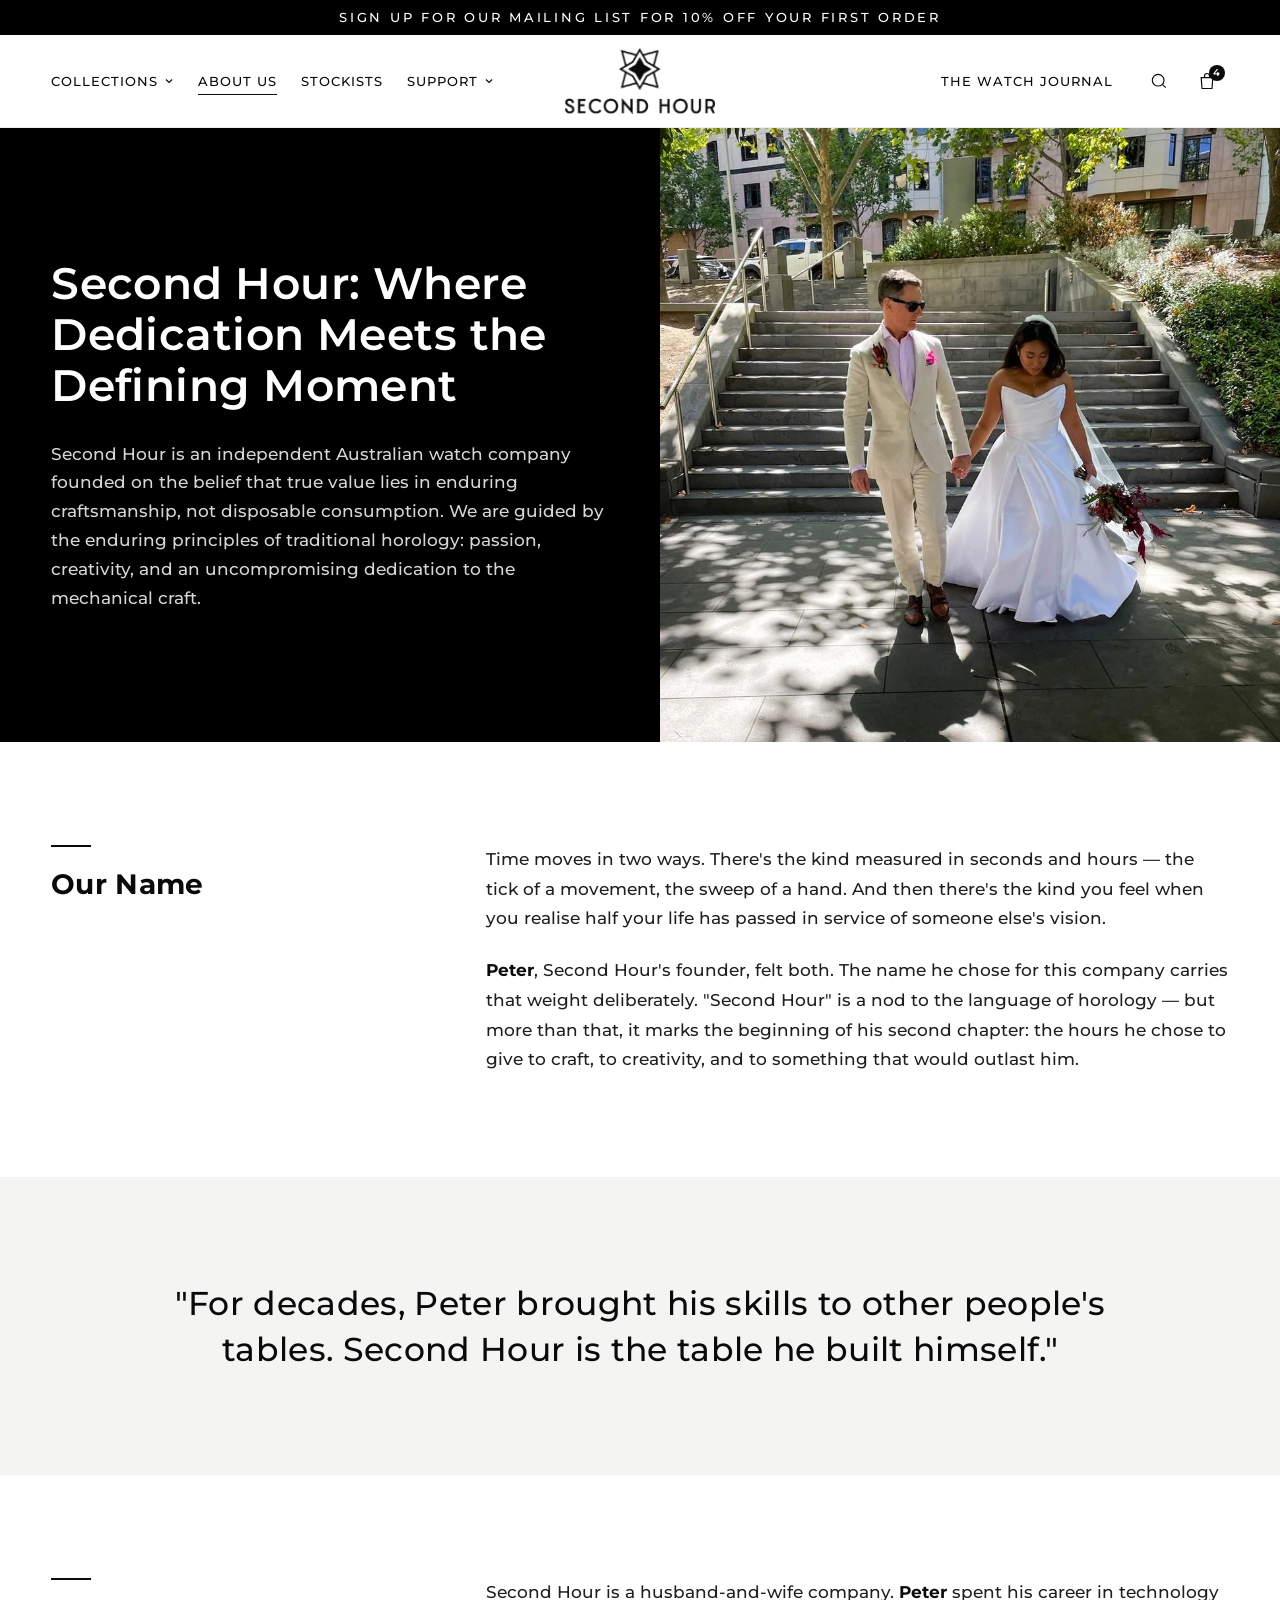
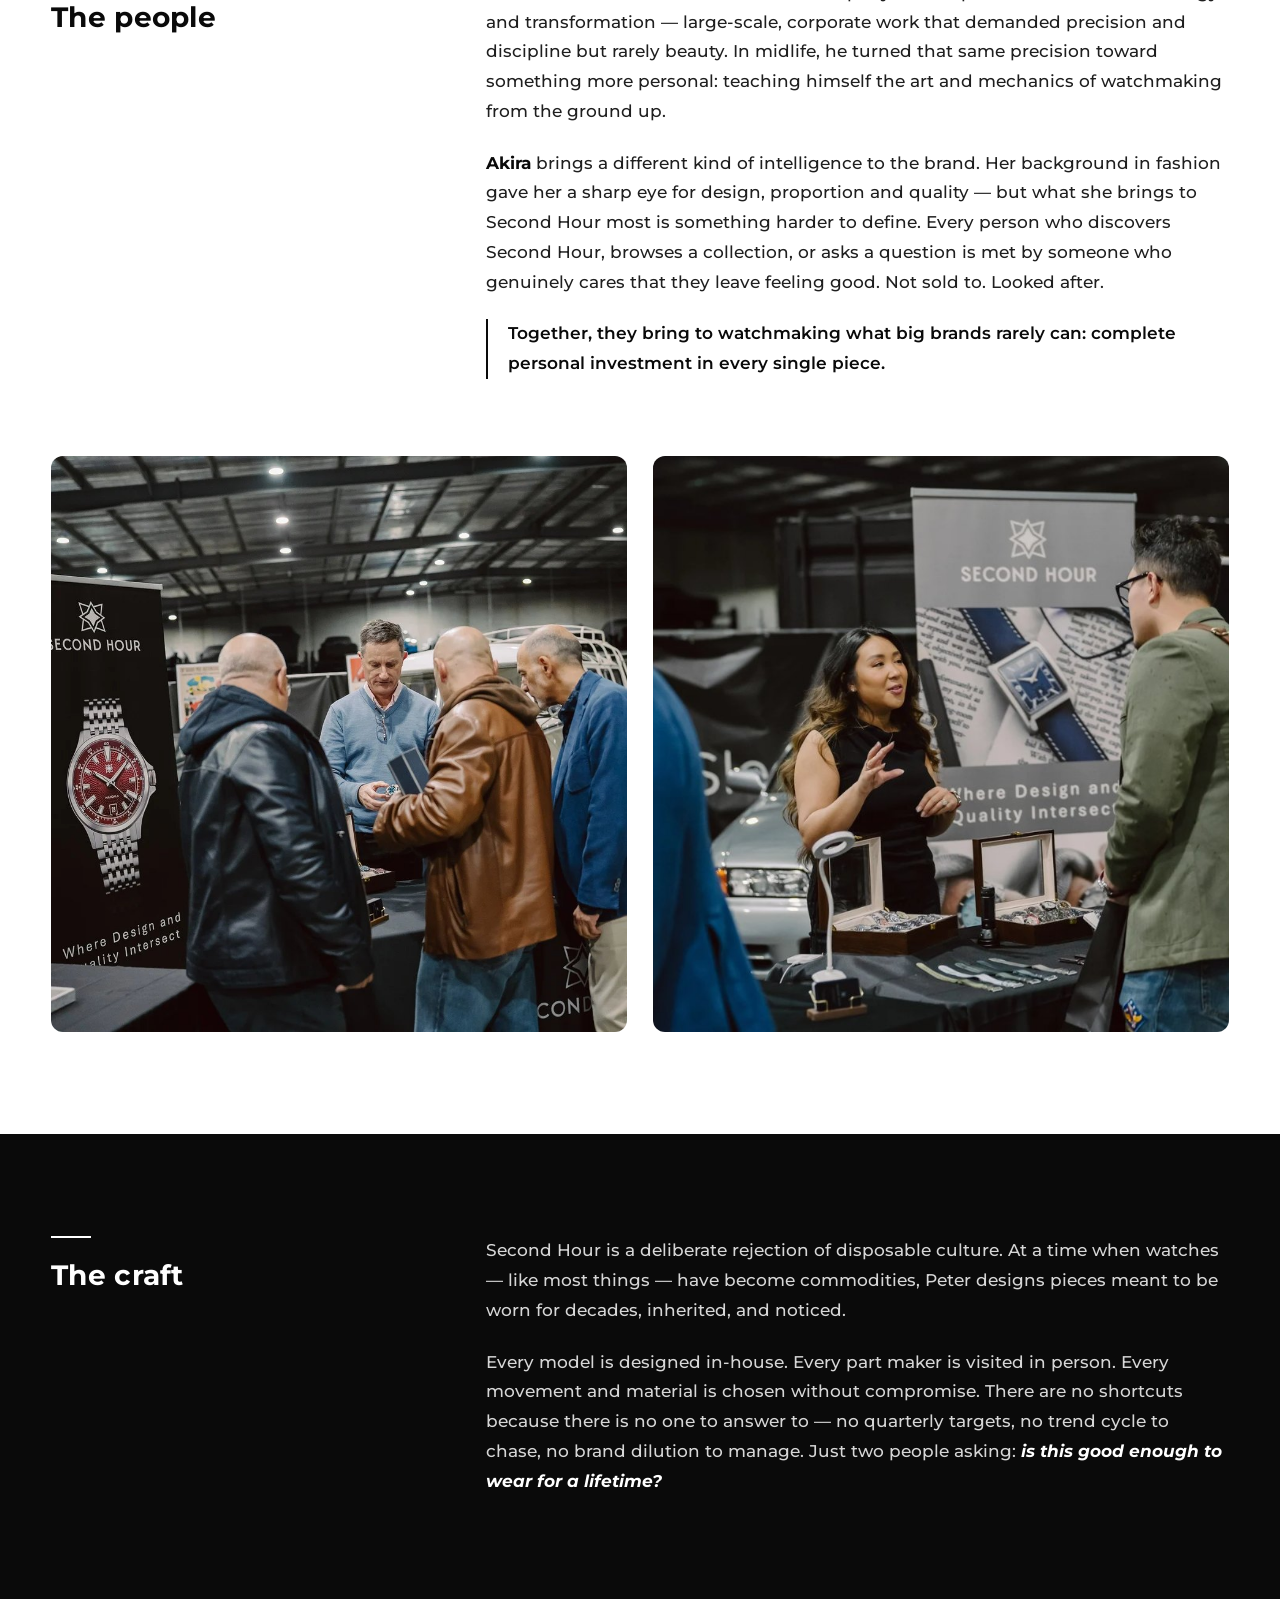
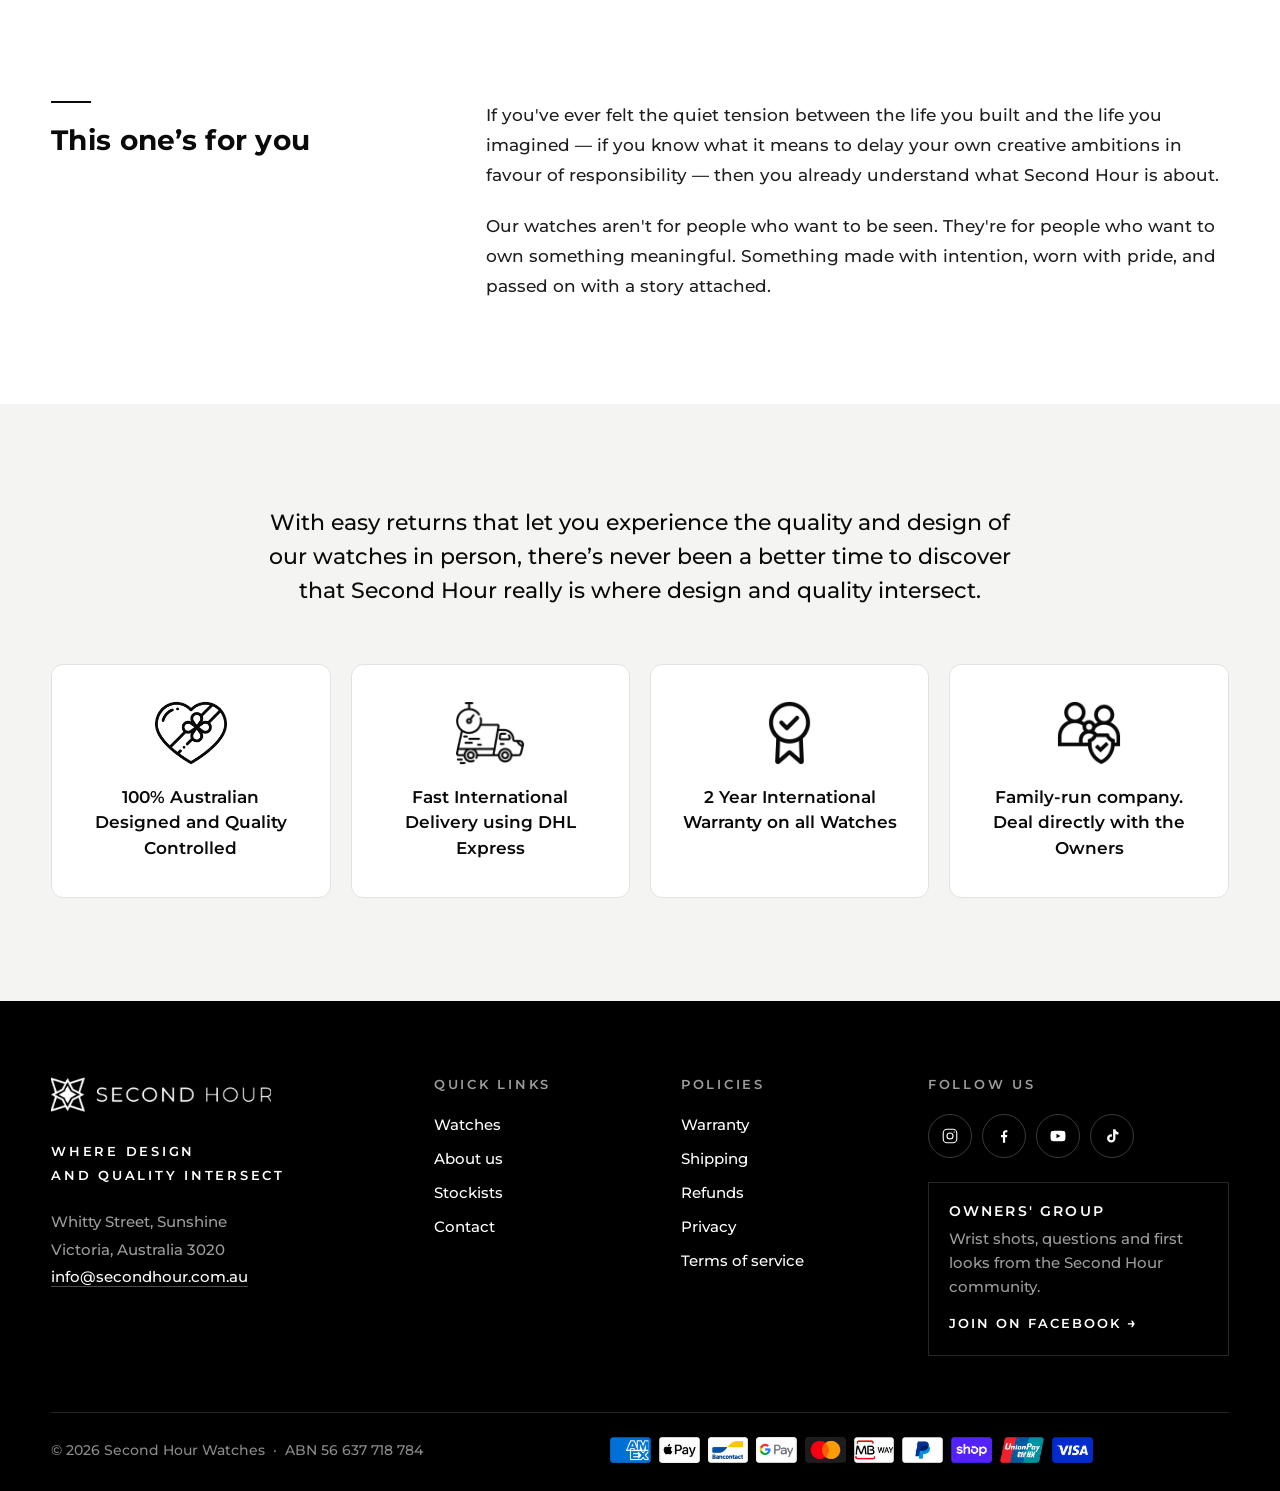
==== commit 5314405a: "Add files via upload Updated" ====
--- a/about.html
+++ b/about.html
@@ -9,7 +9,7 @@
 <link rel="preconnect" href="https://fonts.googleapis.com">
 <link rel="preconnect" href="https://fonts.gstatic.com" crossorigin>
 <link rel="stylesheet" href="https://fonts.googleapis.com/css2?family=Montserrat:wght@400;500;600;700&display=swap">
-<link rel="stylesheet" href="assets/styles.css">
+<link rel="stylesheet" href="assets/styles.css?v=202610061347">
 </head>
 <body>
 
@@ -68,10 +68,8 @@
               <svg class="caret" width="10" height="10" viewBox="0 0 10 10" aria-hidden="true"><path d="M2 3.5 5 6.5 8 3.5" fill="none" stroke="currentColor" stroke-width="1.2"/></svg>
             </a>
             <ul class="drop">
-              <li><a href="#footer">FAQs</a></li>
-              <li><a href="#footer">User guide</a></li>
-              <li><a href="#footer">Warranty</a></li>
-              <li><a href="#footer">Shipping</a></li>
+              <li><a href="shipping-policy.html#sp-warranty">Warranty</a></li>
+              <li><a href="shipping-policy.html">Shipping</a></li>
               <li><a href="contact.html">Contact</a></li>
             </ul>
           </li>
@@ -122,10 +120,8 @@
       <details class="acc">
         <summary>Support</summary>
         <ul>
-          <li><a href="#footer" data-close>FAQs</a></li>
-          <li><a href="#footer" data-close>User guide</a></li>
-          <li><a href="#footer" data-close>Warranty</a></li>
-          <li><a href="#footer" data-close>Shipping</a></li>
+          <li><a href="shipping-policy.html#sp-warranty">Warranty</a></li>
+          <li><a href="shipping-policy.html">Shipping</a></li>
           <li><a href="contact.html">Contact</a></li>
         </ul>
       </details>
@@ -218,7 +214,7 @@
     <div class="footer__top">
       <div class="footer__brand">
         <img src="assets/logo-white.png" alt="Second Hour" width="277" height="44">
-        <p class="label footer__tagline">Independent watchmaker.<br>Designed in Melbourne.</p>
+        <p class="label footer__tagline">Where design<br>and quality intersect</p>
         <address class="footer__contact">
           Whitty Street, Sunshine<br>
           Victoria, Australia 3020<br>
@@ -237,22 +233,13 @@
           </ul>
         </div>
         <div>
-          <h2 class="label footer__heading">Information</h2>
-          <ul class="footer__links">
-            <li><a href="#top">FAQs</a></li>
-            <li><a href="#top">User guide</a></li>
-            <li><a href="#top">In the press</a></li>
-            <li><a href="#top">Archive</a></li>
-          </ul>
-        </div>
-        <div>
           <h2 class="label footer__heading">Policies</h2>
           <ul class="footer__links">
-            <li><a href="#top">Warranty</a></li>
-            <li><a href="#top">Shipping</a></li>
-            <li><a href="#top">Refunds</a></li>
-            <li><a href="#top">Privacy</a></li>
-            <li><a href="#top">Terms of service</a></li>
+            <li><a href="shipping-policy.html#sp-warranty">Warranty</a></li>
+            <li><a href="shipping-policy.html">Shipping</a></li>
+            <li><a href="refund-policy.html">Refunds</a></li>
+            <li><a href="privacy.html">Privacy</a></li>
+            <li><a href="terms-of-service.html">Terms of service</a></li>
           </ul>
         </div>
         <div>
@@ -267,6 +254,9 @@
             <li><a href="https://www.youtube.com/@SecondHourWatches" aria-label="YouTube">
               <svg width="18" height="18" viewBox="0 0 24 24" fill="currentColor" aria-hidden="true"><path d="M21.6 7.2a2.5 2.5 0 0 0-1.8-1.8C18.2 5 12 5 12 5s-6.2 0-7.8.4A2.5 2.5 0 0 0 2.4 7.2 26 26 0 0 0 2 12a26 26 0 0 0 .4 4.8 2.5 2.5 0 0 0 1.8 1.8C5.8 19 12 19 12 19s6.2 0 7.8-.4a2.5 2.5 0 0 0 1.8-1.8A26 26 0 0 0 22 12a26 26 0 0 0-.4-4.8ZM10 15V9l5.2 3L10 15Z"/></svg>
             </a></li>
+            <li><a href="#tiktok" aria-label="TikTok">
+              <svg width="18" height="18" viewBox="0 0 24 24" fill="currentColor" aria-hidden="true"><path d="M16.6 3c.4 2.2 1.8 3.7 4 4v3.1c-1.5 0-2.9-.5-4-1.2v6.3a5.6 5.6 0 1 1-5.6-5.6c.3 0 .6 0 .9.1v3.2a2.5 2.5 0 1 0 1.6 2.3V3h3.1Z"/></svg>
+            </a></li>
           </ul>
           <a class="group" href="https://www.facebook.com/groups/901599277070121">
             <b>Owners' group</b>
@@ -321,6 +311,6 @@
   </div>
 </div>
 
-<script src="assets/site.js"></script>
+<script src="assets/site.js?v=202610061347"></script>
 </body>
 </html>
--- a/assets/styles.css
+++ b/assets/styles.css
@@ -99,7 +99,8 @@
 /* ---------- Hero ---------- */
 .hero { position: relative; display: flex; align-items: center; min-height: clamp(560px, 46.7vw, 900px); background: var(--black); color: var(--white); overflow: hidden; }
 .hero__media { position: absolute; inset: 0; margin: 0; }
-.hero__media img { width: 100%; height: 100%; object-fit: cover; object-position: 70% 50%; }
+.hero__media img, .hero__video { width: 100%; height: 100%; object-fit: cover; object-position: 60% 50%; display: block; }
+.hero__media::after { content: ""; position: absolute; inset: 0; pointer-events: none; background: linear-gradient(90deg, rgba(0, 0, 0, .82) 0%, rgba(0, 0, 0, .62) 30%, rgba(0, 0, 0, .18) 60%, rgba(0, 0, 0, .1) 100%), linear-gradient(0deg, rgba(0, 0, 0, .45) 0%, rgba(0, 0, 0, 0) 35%); }
 .hero__copy { position: relative; width: 100%; max-width: var(--max); margin: 0 auto; padding: clamp(56px, 7vw, 112px) var(--gutter); display: flex; flex-direction: column; gap: 28px; }
 .hero__copy > * { max-width: 560px; }
 .hero__eyebrow { color: #C9C9C9; }
@@ -118,7 +119,8 @@
 @media (max-width: 900px) {
   .hero { flex-direction: column; align-items: stretch; min-height: 0; }
   .hero__media { position: relative; height: clamp(300px, 70vw, 520px); }
-  .hero__media img { object-position: 74% 50%; }
+  .hero__media img, .hero__video { object-position: 50% 50%; }
+  .hero__media::after { background: linear-gradient(0deg, rgba(0, 0, 0, .35) 0%, rgba(0, 0, 0, 0) 40%); }
   .hero__copy { padding-block: 40px 56px; }
 }
 
@@ -158,11 +160,14 @@
 .press__head h2 { margin: 0; font-weight: 500; font-size: clamp(22px, 2.2vw, 32px); line-height: 1.35; letter-spacing: 0.14em; text-transform: uppercase; text-wrap: balance; }
 .press__grid { display: grid; grid-template-columns: repeat(6, minmax(0, 1fr)); align-items: center; gap: 40px 32px; }
 .press__item { display: flex; align-items: center; justify-content: center; min-height: 48px; text-decoration: none; }
-.press__item img { width: auto; max-width: 100%; height: 22px; object-fit: contain; filter: brightness(0); transition: opacity .3s ease; }
-.press__item img.tall { height: 36px; }
+.press__item img { width: 100%; max-width: 168px; height: auto; object-fit: contain; filter: brightness(0); transition: opacity .3s ease; }
+.press__item img[src*="fratello"] { max-width: 140px; }
+.press__item img[src*="wornwound"] { max-width: 158px; }
+.press__item img[src*="monochrome"] { max-width: 142px; }
+
 .press__item:hover img, .press__item:focus-visible img { opacity: .6; }
 @media (max-width: 1000px) { .press__grid { grid-template-columns: repeat(3, minmax(0, 1fr)); } }
-@media (max-width: 560px) { .press__grid { grid-template-columns: repeat(2, minmax(0, 1fr)); gap: 32px 24px; } .press__item img { height: 18px; } .press__item img.tall { height: 30px; } }
+@media (max-width: 560px) { .press__grid { grid-template-columns: repeat(2, minmax(0, 1fr)); gap: 32px 24px; } .press__item img { max-width: 140px; }  }
 
 /* ---------- Reviews (compact, dark media background) ---------- */
 .reviews { position: relative; overflow: hidden; background: var(--black); color: var(--white); padding-block: clamp(48px, 5vw, 72px); }
@@ -216,6 +221,7 @@
 .nl-form:focus-within { border-color: var(--white); }
 .nl-form .btn { flex: 0 0 auto; min-height: 56px; border: 0; }
 .nl-note { font-size: 13.5px !important; color: #A8A8A8 !important; }
+.nl-note:empty { display: none; }
 .nl-done { font-size: 15px !important; font-weight: 500; letter-spacing: 0.16em; text-transform: uppercase; color: var(--white) !important; }
 
 /* ---------- Footer ---------- */
@@ -226,7 +232,7 @@
 .footer__tagline { margin: 28px 0 0; line-height: 1.9; }
 .footer__contact { margin-top: 20px; font-style: normal; font-size: 15px; line-height: 1.85; color: var(--grey-on-dark); }
 .footer__contact span { color: var(--white); border-bottom: 1px solid #4A4A4A; user-select: all; }
-.footer__menus { display: grid; grid-template-columns: repeat(3, minmax(0, 1fr)) minmax(0, 1.4fr); gap: 32px; }
+.footer__menus { display: grid; grid-template-columns: repeat(2, minmax(0, 1fr)) minmax(0, 1.4fr); gap: 32px; }
 .footer__heading { margin: 0 0 22px; font-size: 12.5px; color: var(--grey-on-dark); }
 .footer__links { display: flex; flex-direction: column; gap: 14px; }
 .footer__links a { align-self: flex-start; padding-bottom: 2px; font-size: 15px; text-decoration: none; background: linear-gradient(currentColor, currentColor) 0 100% / 0 1px no-repeat; transition: background-size .3s var(--ease); }
@@ -242,7 +248,7 @@
 .footer__bottom { display: flex; flex-wrap: wrap; justify-content: space-between; align-items: center; gap: 20px 32px; padding-top: 24px; padding-right: 136px; }
 .footer__legal { display: flex; flex-wrap: wrap; gap: 8px; font-size: 13.5px; color: #8A8A8A; }
 .pay { display: flex; flex-wrap: wrap; gap: 8px; }
-.pay img { height: 24px; width: auto; border-radius: 3px; }
+.pay img { height: 26px; width: auto; border-radius: 3px; }
 
 /* ---------- Floating dock (appears after scrolling) ---------- */
 .dock { position: fixed; right: clamp(16px, 2.4vw, 32px); bottom: calc(clamp(16px, 2.4vw, 28px) + env(safe-area-inset-bottom, 0px)); z-index: 60; display: flex; flex-direction: column; align-items: flex-end; gap: 12px; opacity: 0; visibility: hidden; transform: translateY(12px); transition: opacity .3s ease, transform .3s var(--ease), visibility 0s linear .3s; }
@@ -282,6 +288,63 @@
 @media (prefers-reduced-motion: reduce) {
   *, *::before, *::after { transition-duration: 0s !important; }
 }
+
+/* ---------- Reviews: Read more (phones) ---------- */
+.rv-more { display: none; }
+/* ---------- Newsletter: collapsible on phones ---------- */
+.nl-body { width: 100%; display: flex; flex-direction: column; align-items: center; gap: 20px; }
+.nl-toggle { display: none; }
+@media (max-width: 760px) {
+  .reviews { padding-block: 40px 44px; }
+  .reviews__head { margin-bottom: 22px; gap: 8px; }
+  .reviews__head h2 { font-size: 20px; }
+  .rv-card { padding: 22px 20px; gap: 12px; }
+  .rv-card blockquote { font-size: 16.5px; line-height: 1.6; display: -webkit-box; -webkit-box-orient: vertical; -webkit-line-clamp: 5; overflow: hidden; }
+  .rv-card.is-expanded blockquote { -webkit-line-clamp: unset; display: block; }
+  .rv-more { display: inline-flex; align-items: center; min-height: 44px; margin: -8px 0 -6px; padding: 0 8px; border: 0; background: none; color: inherit; font-family: inherit; font-size: 12.5px; font-weight: 700; letter-spacing: 0.14em; text-transform: uppercase; text-decoration: underline; text-underline-offset: 4px; cursor: pointer; }
+  .rv-controls { margin-top: 18px; gap: 10px; }
+  .rv-dots button { width: 18px; }
+  .rv-dots button::before { width: 10px; }
+  .rv-dots button[aria-current="true"]::before { width: 16px; }
+
+  .newsletter__inner { padding-block: 0; gap: 0; }
+  .newsletter h2 { width: 100%; font-size: 22px; letter-spacing: 0.14em; }
+  .nl-title-text { display: none; }
+  .nl-toggle { width: 100%; min-height: 76px; display: flex; justify-content: center; align-items: center; gap: 12px; padding: 0; border: 0; background: none; color: var(--white); font: inherit; letter-spacing: inherit; text-transform: inherit; text-align: center; cursor: pointer; }
+  .nl-toggle svg { flex: 0 0 auto; transition: transform .3s var(--ease); }
+  .nl-toggle[aria-expanded="true"] svg { transform: rotate(180deg); }
+  .nl-body { display: none; padding-bottom: 32px; align-items: center; text-align: center; gap: 18px; }
+  .nl-body .nl-form { width: 100%; }
+  .newsletter.is-open .nl-body { display: flex; }
+}
+
+/* ---------- Read our story ---------- */
+.story { background: var(--white); padding-block: clamp(64px, 8vw, 112px); }
+.story__inner { display: grid; grid-template-columns: minmax(0, 1.1fr) minmax(0, 1fr); gap: clamp(32px, 6vw, 96px); align-items: center; }
+.story__media { aspect-ratio: 4 / 3; border-radius: 12px; overflow: hidden; background: #E4E4E1; max-width: 100%; }
+.story__media img, .story__media video { width: 100%; height: 100%; object-fit: cover; object-position: 50% 50%; display: block; }
+.story__copy { display: flex; flex-direction: column; align-items: flex-start; gap: 32px; }
+.story__copy h2 { margin: 0; font-size: clamp(26px, 2.8vw, 42px); font-weight: 600; line-height: 1.2; letter-spacing: 0.04em; text-transform: uppercase; text-wrap: balance; }
+.story__copy .btn { border-radius: 4px; }
+
+/* ---------- Featured watch: Gin Clear 3 ---------- */
+.feature { background: var(--white); }
+.feature__grid { display: grid; grid-template-columns: minmax(0, 1.35fr) minmax(0, 1fr); align-items: stretch; min-height: clamp(520px, 52vw, 820px); }
+.feature__media { position: relative; overflow: hidden; background: #EDEDED; min-height: 380px; }
+.feature__media img, .feature__media video { position: absolute; inset: 0; width: 100%; height: 100%; object-fit: cover; display: block; }
+.feature__copy { display: flex; flex-direction: column; justify-content: center; align-items: flex-start; gap: 26px; padding: clamp(48px, 6vw, 112px) clamp(16px, 5vw, 96px); }
+.feature__label { color: var(--grey-on-light); }
+.feature__copy h2 { margin: 0; font-size: clamp(30px, 3.4vw, 52px); font-weight: 600; line-height: 1.15; letter-spacing: 0.01em; text-wrap: balance; }
+.feature__copy p { margin: 0; max-width: 560px; font-size: clamp(17px, 1.3vw, 19px); font-weight: 500; line-height: 1.75; color: #1F1F1F; }
+.feature__copy .btn { border-radius: 4px; }
+@media (max-width: 900px) {
+  .story__inner, .feature__grid { grid-template-columns: 1fr; }
+  .feature__media { aspect-ratio: 4 / 3; min-height: 0; }
+}
+
+.feature__media .feature__fade { opacity: 0; animation: feature-fade 12s ease-in-out infinite; }
+@keyframes feature-fade { 0%, 38% { opacity: 0; } 50%, 88% { opacity: 1; } 100% { opacity: 0; } }
+@media (prefers-reduced-motion: reduce) { .feature__media .feature__fade { animation: none; } }
 
 /* ================= About page ================= */
 .ab-hero { display: flex; flex-wrap: wrap-reverse; background: var(--black); color: var(--white); }
@@ -412,4 +475,188 @@
 @media (max-width: 900px) { .st-regions { grid-template-columns: 1fr; } }
 @media (max-width: 560px) { .st-insider__btn { width: 100%; } }
 
+/* ================= Privacy policy page ================= */
+.pv-hero { position: relative; overflow: hidden; display: flex; align-items: center; justify-content: center; min-height: clamp(260px, 30vw, 450px); background: var(--black); color: var(--white); text-align: center; }
+.pv-hero__media { position: absolute; inset: 0; margin: 0; }
+.pv-hero__media img { width: 100%; height: 100%; object-fit: cover; object-position: 50% 48%; }
+.pv-hero__media::after { content: ""; position: absolute; inset: 0; background: rgba(0, 0, 0, .52); }
+.pv-hero__inner { position: relative; padding: 48px var(--gutter); }
+.pv-hero h1 { margin: 0; font-size: clamp(32px, 4.4vw, 64px); font-weight: 500; line-height: 1.1; letter-spacing: 0.08em; text-transform: uppercase; text-wrap: balance; }
+
+.pv-body { background: var(--white); padding: clamp(56px, 7vw, 104px) var(--gutter) clamp(72px, 8vw, 120px); }
+.pv-wrap { max-width: 760px; margin: 0 auto; }
+.pv-wrap p, .pv-wrap li { font-size: 17px; font-weight: 500; line-height: 1.75; color: #1F1F1F; }
+.pv-wrap p { margin: 0 0 20px; }
+.pv-lead { font-size: clamp(19px, 1.5vw, 21px) !important; color: var(--ink) !important; }
+.pv-wrap h2 { margin: clamp(44px, 5vw, 60px) 0 18px; padding-top: 22px; border-top: 1px solid var(--line-light); font-size: clamp(20px, 1.7vw, 24px); font-weight: 700; line-height: 1.3; letter-spacing: 0.01em; color: var(--ink); text-wrap: balance; }
+.pv-wrap ul { margin: 0 0 20px; padding: 0; display: flex; flex-direction: column; gap: 10px; }
+.pv-wrap li { position: relative; padding-left: 26px; }
+.pv-wrap li::before { content: ""; position: absolute; left: 4px; top: .78em; width: 8px; height: 2px; background: var(--ink); }
+.pv-wrap a { color: var(--ink); font-weight: 600; text-decoration: underline; text-underline-offset: 3px; }
+.pv-wrap a:hover { opacity: .7; }
+.pv-email { font-size: 18px; font-weight: 700 !important; user-select: all; }
+
+/* ================= Refund policy page ================= */
+.rf-hero .pv-hero__media img { object-position: 50% 55%; }
+.rf-body { background: var(--white); padding: clamp(56px, 7vw, 104px) var(--gutter) clamp(72px, 8vw, 120px); }
+.rf-wrap { max-width: 1040px; margin: 0 auto; }
+.rf-intro { max-width: 760px; margin-bottom: clamp(32px, 4vw, 48px); }
+.rf-intro h2 { margin: 0 0 16px; font-size: clamp(26px, 2.6vw, 38px); font-weight: 700; line-height: 1.2; color: var(--ink); }
+.rf-intro p { margin: 0; font-size: clamp(18px, 1.5vw, 21px); font-weight: 500; line-height: 1.7; color: #1F1F1F; }
+
+.rf-toc { display: flex; flex-wrap: wrap; gap: 10px; margin-bottom: clamp(40px, 5vw, 64px); }
+.rf-toc a { display: inline-flex; align-items: center; min-height: 40px; padding: 0 16px; border: 1px solid #D4D4D0; border-radius: 999px; font-size: 14px; font-weight: 600; color: var(--ink); text-decoration: none; transition: background-color .2s ease, color .2s ease, border-color .2s ease; }
+.rf-toc a:hover { background: var(--ink); color: var(--white); border-color: var(--ink); }
+
+.rf-item { display: grid; grid-template-columns: minmax(0, 1fr) minmax(0, 2fr); gap: clamp(16px, 4vw, 64px); padding: clamp(28px, 3vw, 40px) 0; border-top: 1px solid var(--line-light); scroll-margin-top: 110px; }
+.rf-item:last-child { border-bottom: 1px solid var(--line-light); }
+.rf-item h3 { margin: 0; display: flex; align-items: baseline; gap: 14px; font-size: clamp(18px, 1.5vw, 21px); font-weight: 700; line-height: 1.35; color: var(--ink); }
+.rf-num { font-size: 13px; font-weight: 600; letter-spacing: 0.12em; color: var(--grey-on-light); font-variant-numeric: tabular-nums; }
+.rf-text { min-width: 0; }
+.rf-text p { margin: 0 0 16px; font-size: 17px; font-weight: 500; line-height: 1.75; color: #1F1F1F; }
+.rf-text p:last-child { margin-bottom: 0; }
+.rf-text a { color: var(--ink); font-weight: 700; text-decoration: underline; text-underline-offset: 3px; }
+.rf-text a:hover { opacity: .7; }
+
+.rf-checks { margin: 4px 0 20px; padding: 8px 0; display: flex; flex-direction: column; background: var(--stone); border-radius: 10px; }
+.rf-checks li { position: relative; padding: 14px 20px 14px 56px; font-size: 17px; font-weight: 600; line-height: 1.5; color: var(--ink); }
+.rf-checks li + li { border-top: 1px solid #E4E4E0; }
+.rf-checks li::before { content: "?"; position: absolute; left: 18px; top: 50%; transform: translateY(-50%); width: 24px; height: 24px; display: flex; align-items: center; justify-content: center; border: 1.5px solid var(--ink); border-radius: 50%; font-size: 13px; font-weight: 700; }
+.rf-note { padding-left: 16px; border-left: 3px solid var(--ink); }
+
+@media (max-width: 760px) {
+  .rf-item { grid-template-columns: 1fr; }
+  .rf-toc a { font-size: 13px; min-height: 36px; padding: 0 12px; }
+}
+
+/* ================= Shipping policy page ================= */
+.sp-hero .pv-hero__media img { object-position: 50% 38%; }
+.rf-h { margin: 0; font-size: clamp(18px, 1.5vw, 21px); font-weight: 700; line-height: 1.35; color: var(--ink); text-wrap: balance; }
+.sp-notice { padding: 16px 18px; background: var(--stone); border-left: 3px solid var(--ink); color: var(--ink) !important; font-weight: 600 !important; }
+.sp-times { margin: 0 0 14px; display: grid; grid-template-columns: repeat(2, minmax(0, 1fr)); gap: 12px; }
+.sp-times div { padding: 20px 22px; border: 1px solid #D4D4D0; border-radius: 10px; display: flex; flex-direction: column; gap: 6px; }
+.sp-times dt { font-size: 14px; font-weight: 700; letter-spacing: 0.08em; text-transform: uppercase; color: var(--grey-on-light); }
+.sp-times dd { margin: 0; font-size: clamp(20px, 1.8vw, 24px); font-weight: 700; color: var(--ink); font-variant-numeric: tabular-nums; }
+.sp-foot { font-size: 15px !important; color: var(--grey-on-light) !important; }
+.sp-sub { font-weight: 700 !important; color: var(--ink) !important; margin-top: 8px !important; }
+@media (max-width: 560px) { .sp-times { grid-template-columns: 1fr; } }
+
+/* ================= Terms of service page ================= */
+.ts-hero .pv-hero__media img { object-position: 50% 48%; }
+.ts-body { background: var(--white); padding: clamp(56px, 7vw, 104px) var(--gutter) clamp(72px, 8vw, 120px); }
+.ts-wrap { max-width: 860px; margin: 0 auto; }
+.ts-overview { margin-bottom: clamp(40px, 5vw, 56px); }
+.ts-overview h2 { margin: 0 0 18px; font-size: clamp(24px, 2.4vw, 34px); font-weight: 700; color: var(--ink); }
+.ts-overview p { margin: 0 0 18px; font-size: clamp(17px, 1.3vw, 19px); font-weight: 500; line-height: 1.75; color: #1F1F1F; }
+
+.ts-bar { display: flex; justify-content: space-between; align-items: center; gap: 16px; padding-bottom: 14px; border-bottom: 2px solid var(--ink); }
+.ts-count { font-size: 12.5px; font-weight: 700; letter-spacing: 0.16em; text-transform: uppercase; color: var(--grey-on-light); }
+.ts-toggle-all { min-height: 40px; padding: 0 16px; border: 1px solid #D4D4D0; border-radius: 999px; background: var(--white); color: var(--ink); font-family: inherit; font-size: 13.5px; font-weight: 600; cursor: pointer; transition: background-color .2s ease, color .2s ease, border-color .2s ease; }
+.ts-toggle-all:hover { background: var(--ink); color: var(--white); border-color: var(--ink); }
+
+.ts-item { border-bottom: 1px solid var(--line-light); }
+.ts-item summary { list-style: none; display: grid; grid-template-columns: 112px minmax(0, 1fr) auto; align-items: center; gap: 16px; min-height: 68px; padding: 14px 4px; cursor: pointer; transition: background-color .2s ease; }
+.ts-item summary::-webkit-details-marker { display: none; }
+.ts-item summary:hover { background: var(--stone); }
+.ts-item summary:focus-visible { outline: 2px solid var(--ink); outline-offset: -2px; }
+.ts-num { font-size: 12px; font-weight: 700; letter-spacing: 0.14em; text-transform: uppercase; color: var(--grey-on-light); font-variant-numeric: tabular-nums; }
+.ts-title { font-size: clamp(17px, 1.4vw, 19px); font-weight: 700; line-height: 1.35; color: var(--ink); }
+.ts-chev { color: var(--ink); transition: transform .3s var(--ease); }
+.ts-item[open] .ts-chev { transform: rotate(180deg); }
+.ts-content { padding: 4px 4px 28px calc(112px + 20px); }
+.ts-content p { margin: 0 0 16px; font-size: 17px; font-weight: 500; line-height: 1.75; color: #1F1F1F; }
+.ts-content p:last-child { margin-bottom: 0; }
+.ts-content a { color: var(--ink); font-weight: 700; text-decoration: underline; text-underline-offset: 3px; }
+.ts-list { margin: 0 0 16px; padding: 14px 20px; background: var(--stone); border-radius: 10px; display: flex; flex-direction: column; gap: 8px; }
+.ts-list li { font-size: 16.5px; font-weight: 500; line-height: 1.6; color: #1F1F1F; }
+
+@media (max-width: 760px) {
+  .ts-overview, .ts-overview h2 { text-align: center; }
+  .ts-bar { justify-content: center; flex-wrap: wrap; }
+  .ts-item summary { grid-template-columns: minmax(0, 1fr) auto; gap: 4px 12px; text-align: center; padding: 14px 4px; }
+  .ts-num { grid-column: 1; }
+  .ts-title { grid-column: 1; }
+  .ts-chev { grid-column: 2; grid-row: 1 / span 2; }
+  .ts-content { padding: 4px 4px 24px; text-align: center; }
+  .ts-list { text-align: center; }
+}
+
+/* ================= Balanced spacing: Read our story → Featured in ================= */
+.story { padding-bottom: clamp(40px, 5vw, 72px); }
+.press { padding-top: 0; }
+.press > .wrap { position: relative; padding-top: clamp(40px, 5vw, 72px); }
+.press > .wrap::before { content: ""; position: absolute; top: 0; left: var(--gutter); right: var(--gutter); height: 1px; background: #E2E2E2; }
+
+/* ================= Mobile: centre-aligned text on every page ================= */
+@media (max-width: 760px) {
+  /* Home */
+  .hero__copy { align-items: center; text-align: center; }
+  .hero__copy > * { margin-left: auto; margin-right: auto; }
+  .hero__rule { margin-left: auto; margin-right: auto; }
+  .hero__ctas { justify-content: center; }
+  .story__copy { align-items: center; text-align: center; }
+  .collection__title { text-align: center; }
+  .col-card { align-items: center; text-align: center; }
+  .feature__copy { align-items: center; text-align: center; }
+  .feature__copy p { margin-left: auto; margin-right: auto; }
+
+  /* Footer (all pages) */
+  .footer__top { text-align: center; }
+  .footer__brand { margin: 0 auto; display: flex; flex-direction: column; align-items: center; }
+  .footer__menus { text-align: center; }
+  .footer__links { align-items: center; }
+  .footer__links a { align-self: center; }
+  .social { justify-content: center; }
+  .group { align-items: center; text-align: center; }
+  .footer__bottom { align-items: center !important; text-align: center; }
+  .footer__legal, .pay { justify-content: center; }
+
+  /* About */
+  .ab-hero__copy { align-items: center; text-align: center; }
+  .ab-hero h1, .ab-lead { margin-left: auto; margin-right: auto; }
+  .ab-split { text-align: center; }
+  .ab-heading::before { left: 50%; transform: translateX(-50%); }
+  .ab-text { margin: 0 auto; }
+  .ab-emphasis { padding-left: 0; padding-top: 16px; border-left: 0; border-top: 2px solid var(--ink); }
+  .ab-promise__title { text-align: center; }
+
+  /* Contact */
+  .ct-warranty { text-align: center; border-left: 0; border-top: 3px solid var(--ink); }
+  .ct-field label { text-align: center; }
+  .ct-actions { justify-content: center; text-align: center; }
+
+  /* Stockists */
+  .st-region { align-items: center; text-align: center; }
+  .st-region__name { justify-content: center; }
+  .st-list { width: 100%; }
+  .st-list a { justify-content: center; text-align: center; margin: 0; }
+  .st-insider__card { flex-direction: column; text-align: center; }
+  .st-insider__copy { align-items: center; }
+
+  /* Policy pages */
+  .pv-wrap, .rf-intro, .rf-text { text-align: center; }
+  .pv-wrap h2 { text-align: center; }
+  .pv-wrap li { padding-left: 0; }
+  .pv-wrap li::before { position: static; display: block; margin: 0 auto 6px; }
+  .rf-toc { justify-content: center; }
+  .rf-item { text-align: center; }
+  .rf-item h3, .rf-h { justify-content: center; text-align: center; }
+  .rf-checks li { padding: 16px 20px; display: flex; flex-direction: column; align-items: center; gap: 8px; }
+  .rf-checks li::before { position: static; transform: none; }
+  .rf-note, .sp-notice { padding-left: 0; padding-top: 14px; border-left: 0; border-top: 3px solid var(--ink); }
+  .sp-notice { padding: 16px 18px; }
+  .sp-times div { align-items: center; text-align: center; }
+}
+
+/* ================= Mobile hero: copy sits over the video ================= */
+@media (max-width: 900px) {
+  .hero { position: relative; display: flex; flex-direction: column; justify-content: flex-end; align-items: stretch; min-height: clamp(620px, 180vw, 820px); }
+  .hero__media { position: absolute !important; inset: 0; height: auto !important; }
+  .hero__media img, .hero__video { object-position: 50% 40% !important; }
+  .hero__media::after { background: linear-gradient(0deg, rgba(0, 0, 0, .92) 0%, rgba(0, 0, 0, .78) 32%, rgba(0, 0, 0, .35) 58%, rgba(0, 0, 0, 0) 78%) !important; }
+  .hero__copy { position: relative; z-index: 1; padding-block: 0 44px !important; gap: 18px; }
+  .hero h1 { font-size: clamp(28px, 8vw, 40px); }
+  .hero__rule { margin-block: 0; }
+}
+
 .nav__link[aria-current="page"]::after { transform: scaleX(1); }
